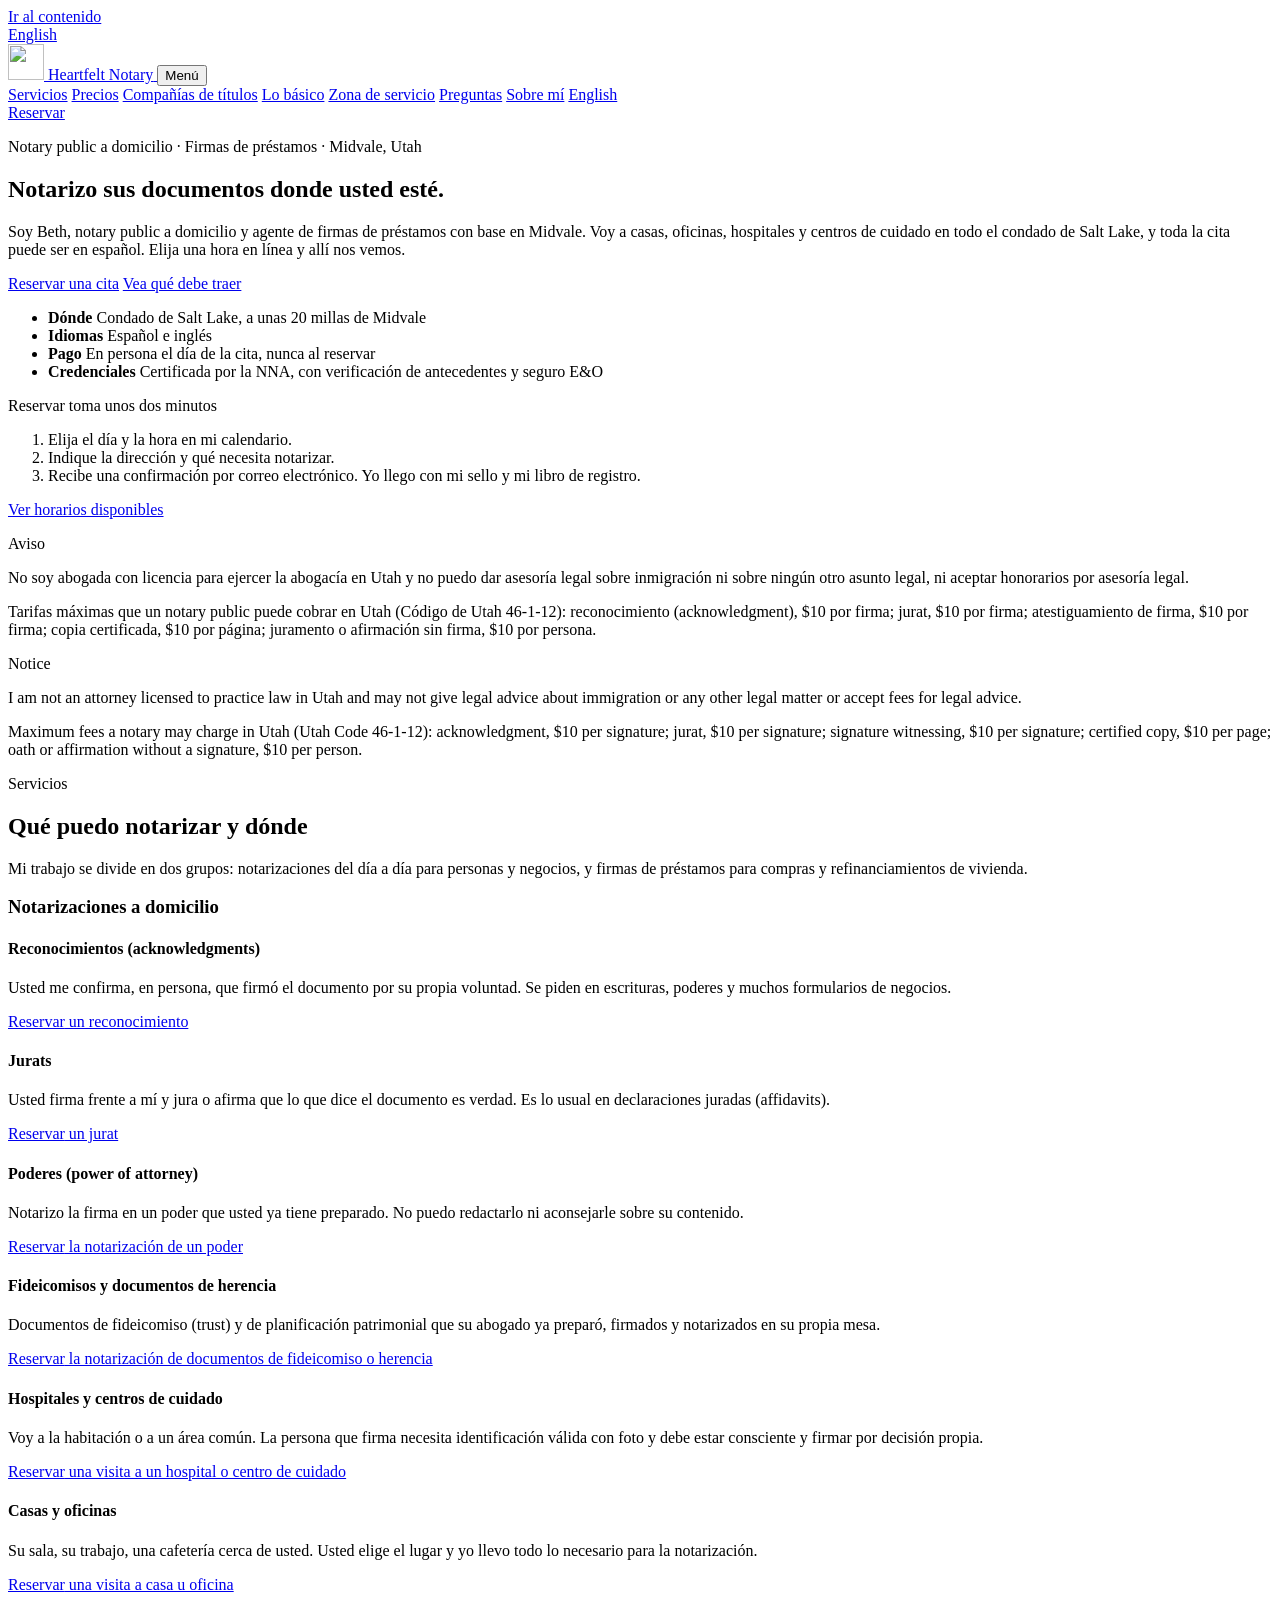
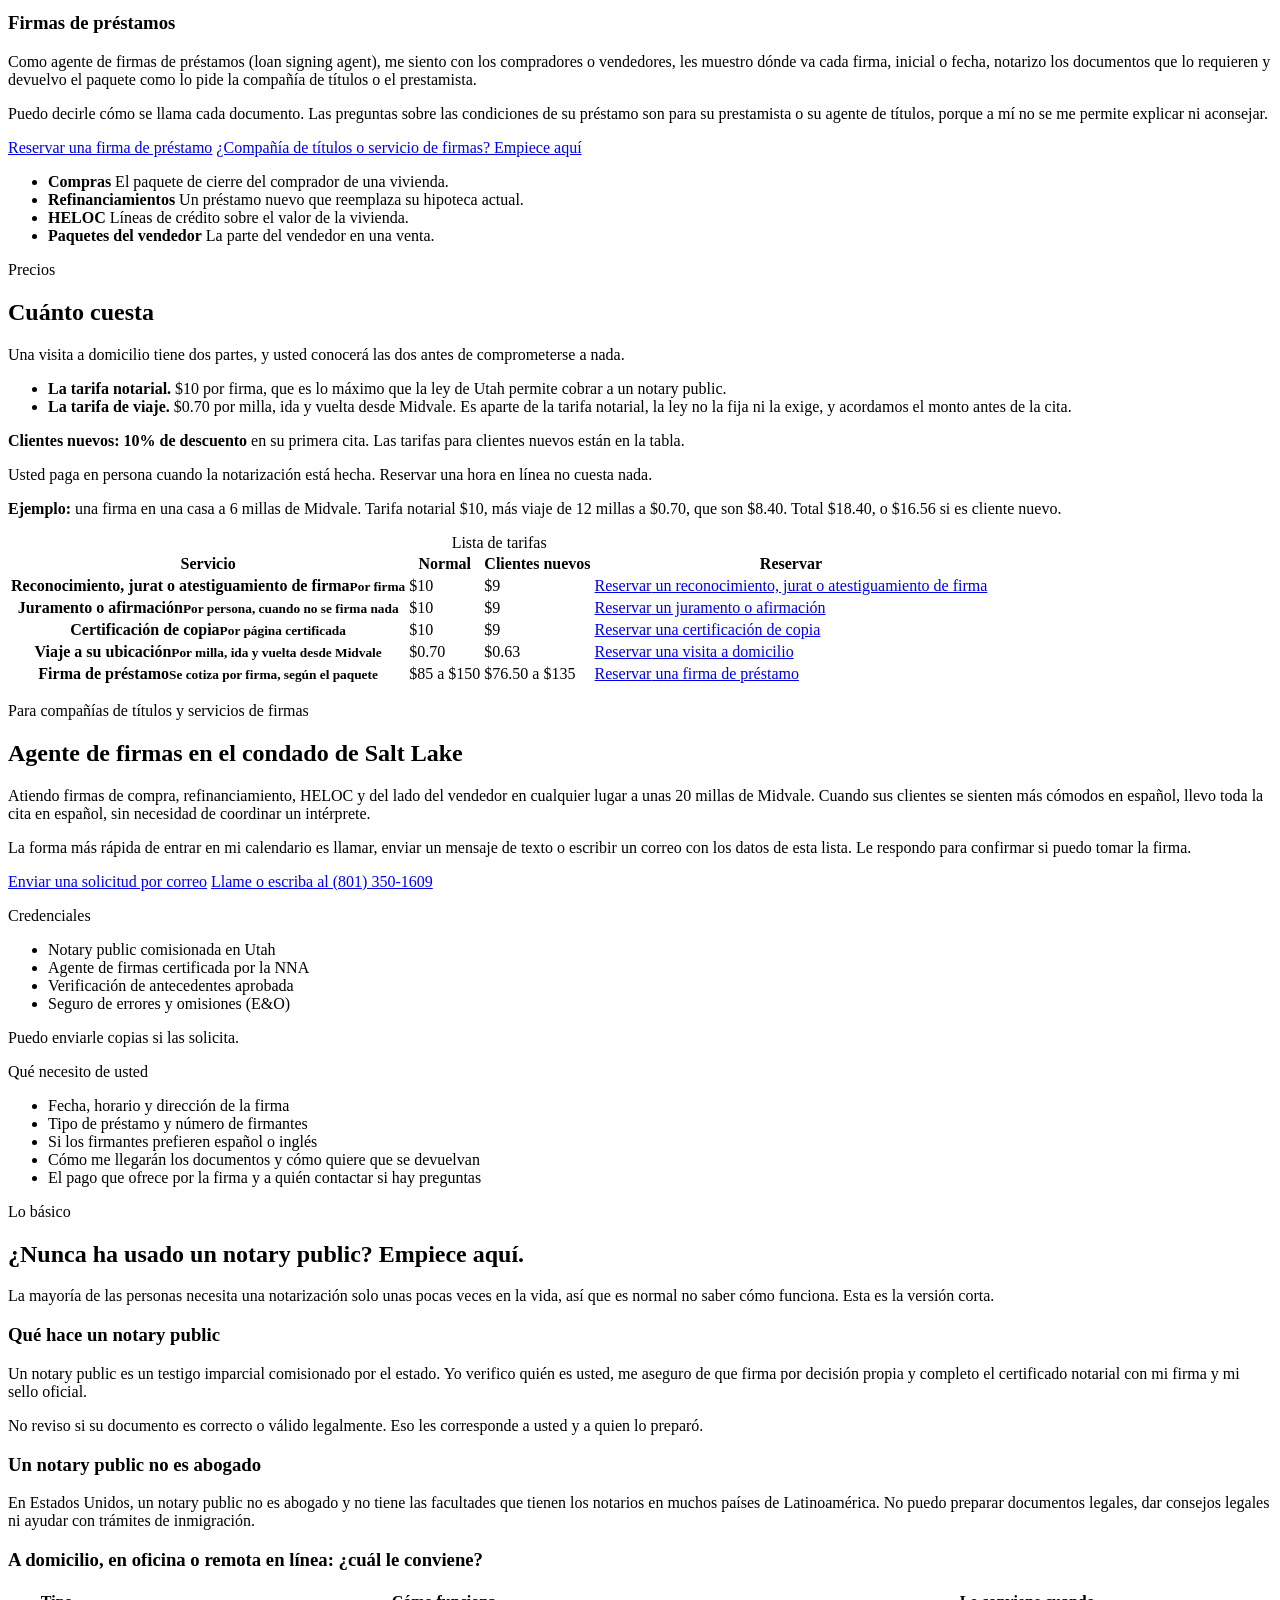
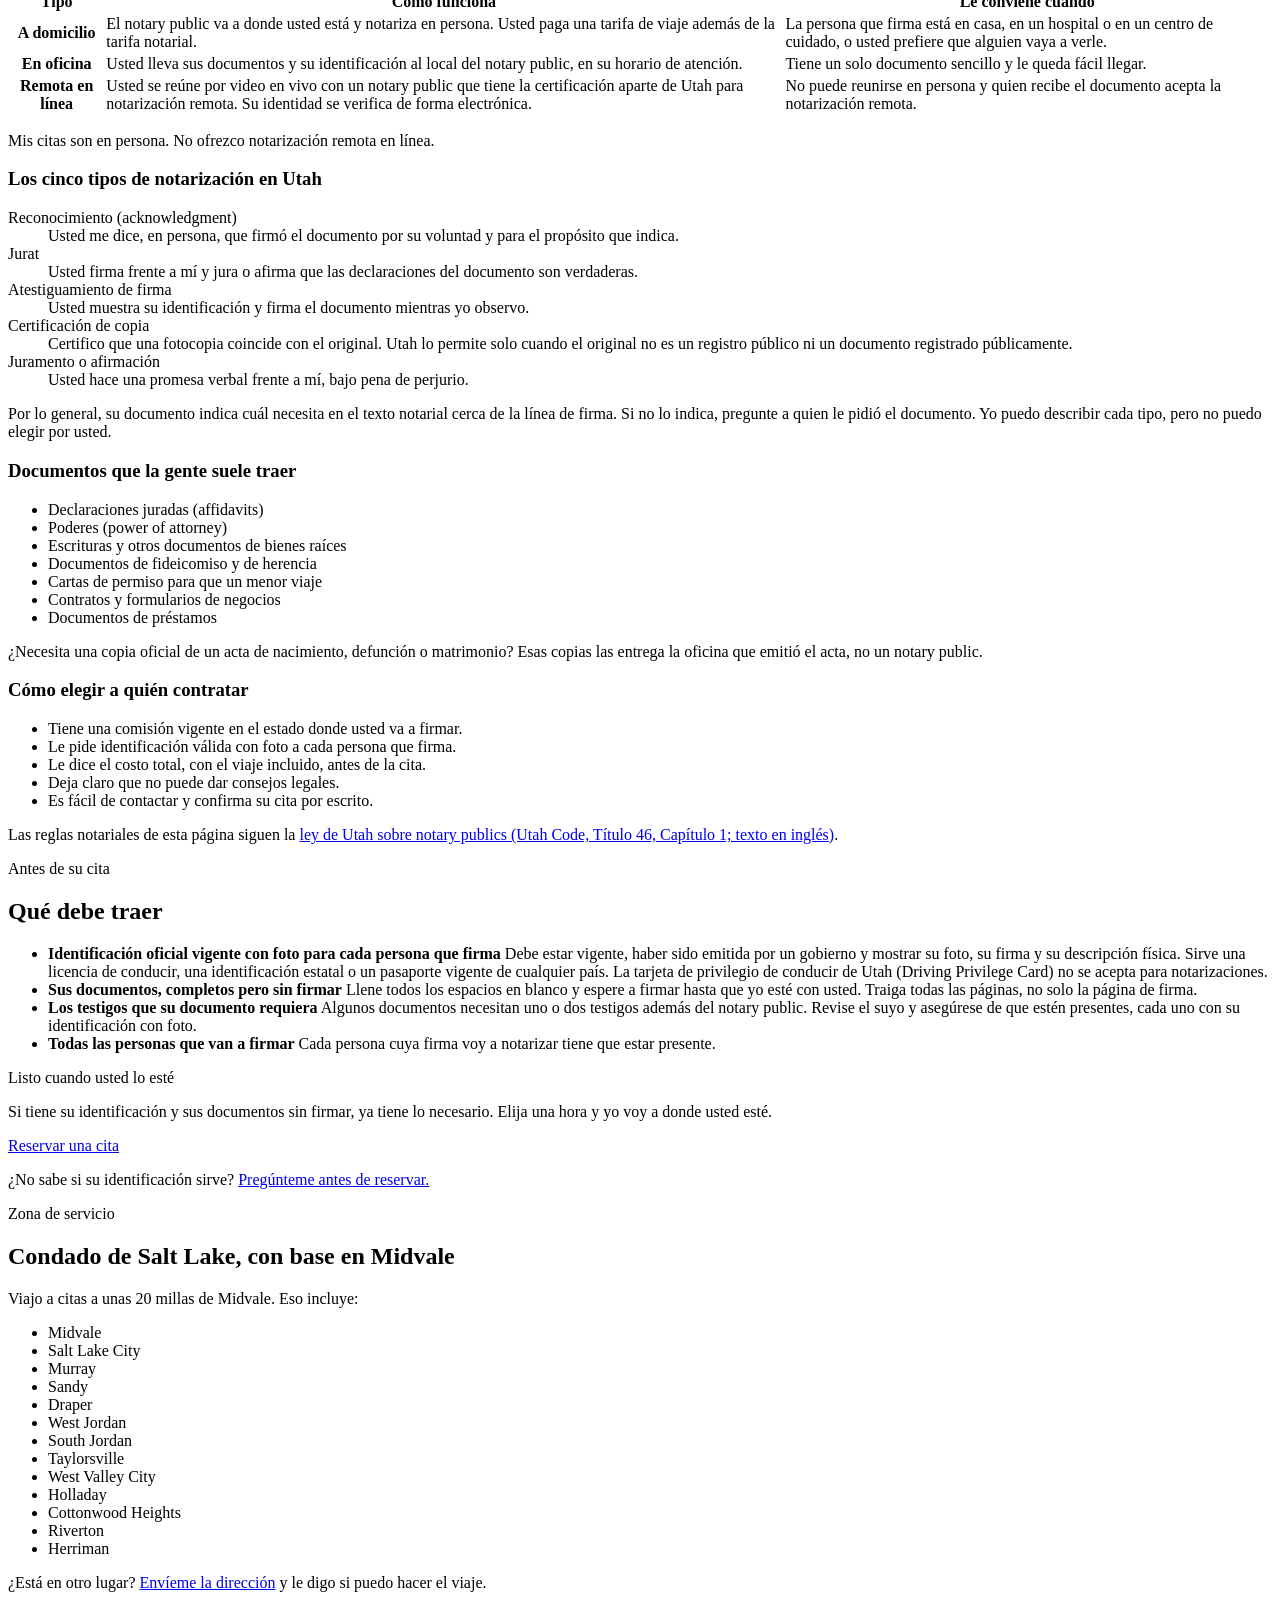
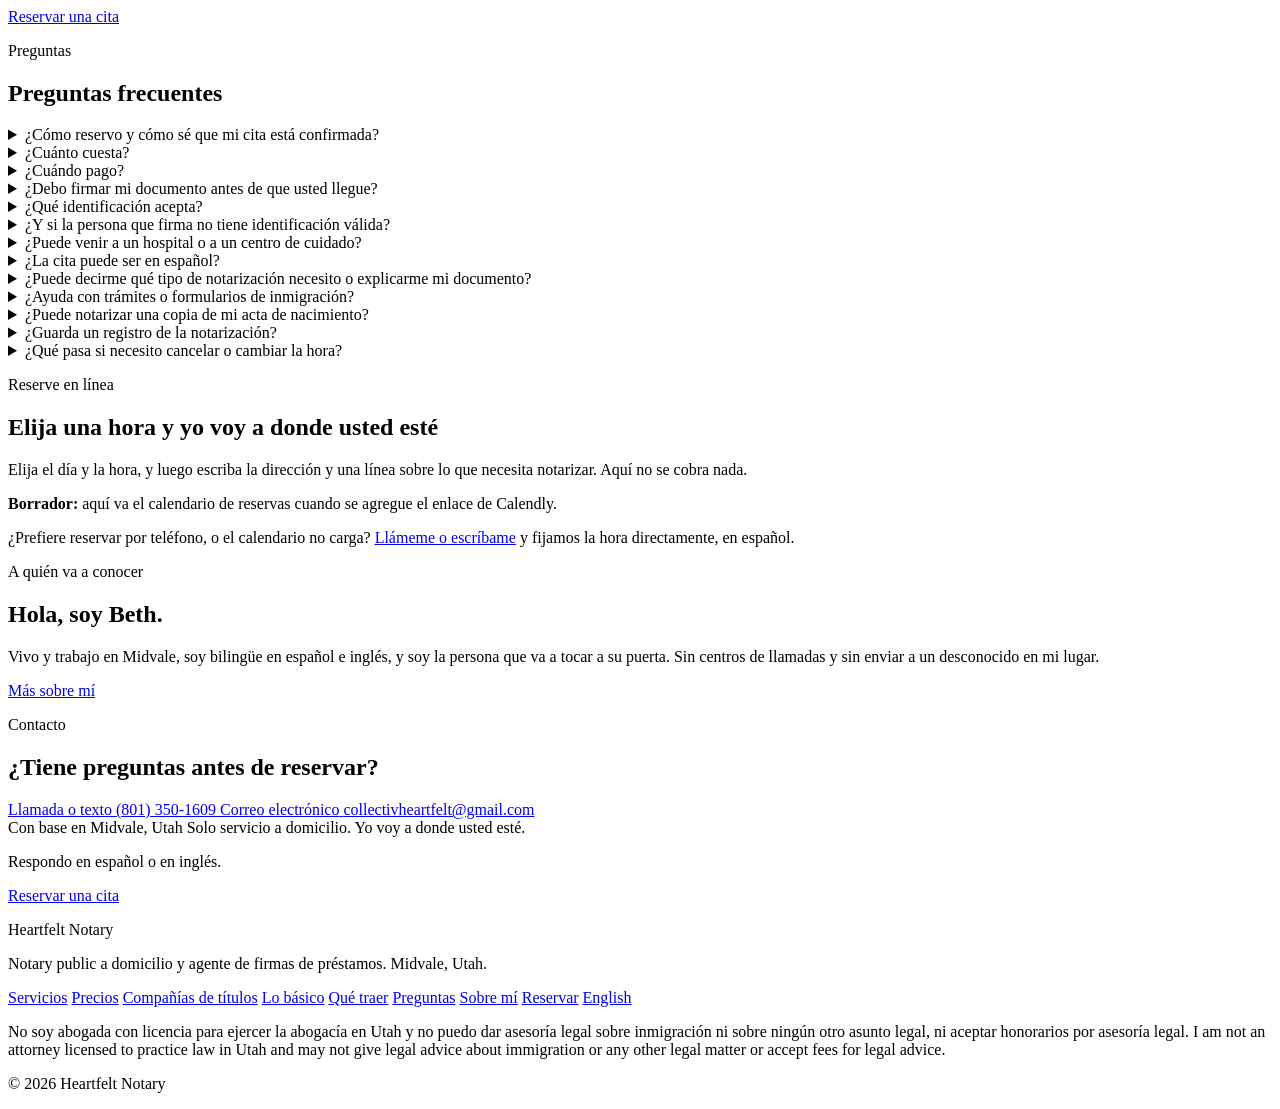
==== site/es/index.html @ 8bd12acd "Add full Spanish version at /es with the bilingual notice Utah requires Site-wide links are now root" ====
<!doctype html>
<html lang="es">
<head>
  <meta charset="utf-8">
  <meta name="viewport" content="width=device-width, initial-scale=1">
  <!-- DRAFT: remove this noindex line at launch -->
  <meta name="robots" content="noindex, nofollow">
  <title>Heartfelt Notary | Notary public a domicilio en Midvale, Utah. Atención en español</title>
  <meta name="description" content="Notary public a domicilio y agente de firmas de préstamos en Midvale, Utah. Voy a casas, oficinas, hospitales y centros de cuidado en el condado de Salt Lake. Atención en español. Reserve en línea.">
  <link rel="icon" href="/favicon.svg" type="image/svg+xml">
  <link rel="preconnect" href="https://fonts.googleapis.com">
  <link rel="preconnect" href="https://fonts.gstatic.com" crossorigin>
  <link href="https://fonts.googleapis.com/css2?family=Inter:wght@400;500;600&family=Source+Serif+4:opsz,wght@8..60,500;8..60,600&display=swap" rel="stylesheet">
  <link rel="stylesheet" href="/styles.css">
</head>
<body>
  <a class="skip" href="#main">Ir al contenido</a>

  <div class="langbar"><div class="langbar__in"><a href="/" lang="en" hreflang="en">English</a></div></div>

  <header class="top" id="top">
    <div class="top__in">
      <a class="brand" href="/es" aria-label="Heartfelt Notary, inicio">
        <img class="brand__mark" src="/favicon.svg" alt="" width="36" height="36">
        <span class="brand__name">Heartfelt Notary</span>
      </a>
      <button class="menu-btn" type="button" aria-expanded="false" aria-controls="nav">Menú</button>
      <nav class="nav" id="nav" aria-label="Principal">
        <a href="#services">Servicios</a>
        <a href="#pricing">Precios</a>
        <a href="#signing-agents">Compañías de títulos</a>
        <a href="#learn">Lo básico</a>
        <a href="#area">Zona de servicio</a>
        <a href="#faq">Preguntas</a>
        <a href="/es/about">Sobre mí</a>
        <a class="nav__lang" href="/" lang="en" hreflang="en">English</a>
      </nav>
      <a class="btn btn--sm" href="#book">Reservar</a>
    </div>
  </header>

  <main id="main">

    <!-- HERO -->
    <section class="hero">
      <div class="wrap hero__grid">
        <div class="hero__text">
          <p class="eyebrow">Notary public a domicilio · Firmas de préstamos · Midvale, Utah</p>
          <h1>Notarizo sus documentos donde usted esté.</h1>
          <p class="lede">Soy Beth, notary public a domicilio y agente de firmas de préstamos con base en Midvale. Voy a casas, oficinas, hospitales y centros de cuidado en todo el condado de Salt Lake, y toda la cita puede ser en español. Elija una hora en línea y allí nos vemos.</p>
          <div class="actions">
            <a class="btn" href="#book">Reservar una cita</a>
            <a class="link" href="#bring">Vea qué debe traer</a>
          </div>
          <ul class="facts" aria-label="En resumen">
            <li><strong>Dónde</strong> Condado de Salt Lake, a unas 20 millas de Midvale</li>
            <li><strong>Idiomas</strong> Español e inglés</li>
            <li><strong>Pago</strong> En persona el día de la cita, nunca al reservar</li>
            <li><strong>Credenciales</strong> Certificada por la NNA, con verificación de antecedentes y seguro E&amp;O</li>
          </ul>
        </div>

        <aside class="hero__card" aria-label="Cómo reservar">
          <p class="hero__card-title">Reservar toma unos dos minutos</p>
          <ol class="steps steps--compact">
            <li><span>Elija el día y la hora en mi calendario.</span></li>
            <li><span>Indique la dirección y qué necesita notarizar.</span></li>
            <li><span>Recibe una confirmación por correo electrónico. Yo llego con mi sello y mi libro de registro.</span></li>
          </ol>
          <a class="btn btn--block" href="#book">Ver horarios disponibles</a>
        </aside>
      </div>
    </section>

    <!-- AVISO LEGAL BILINGÜE (Utah Code 46-1-11) -->
    <aside class="notice" aria-label="Aviso legal">
      <div class="wrap notice__grid">
        <div lang="es">
          <p class="notice__label">Aviso</p>
          <p class="notice__statement">No soy abogada con licencia para ejercer la abogacía en Utah y no puedo dar asesoría legal sobre inmigración ni sobre ningún otro asunto legal, ni aceptar honorarios por asesoría legal.</p>
          <p class="notice__fees">Tarifas máximas que un notary public puede cobrar en Utah (Código de Utah 46-1-12): reconocimiento (acknowledgment), $10 por firma; jurat, $10 por firma; atestiguamiento de firma, $10 por firma; copia certificada, $10 por página; juramento o afirmación sin firma, $10 por persona.</p>
        </div>
        <div lang="en">
          <p class="notice__label">Notice</p>
          <p class="notice__statement">I am not an attorney licensed to practice law in Utah and may not give legal advice about immigration or any other legal matter or accept fees for legal advice.</p>
          <p class="notice__fees">Maximum fees a notary may charge in Utah (Utah Code 46-1-12): acknowledgment, $10 per signature; jurat, $10 per signature; signature witnessing, $10 per signature; certified copy, $10 per page; oath or affirmation without a signature, $10 per person.</p>
        </div>
      </div>
    </aside>

    <!-- SERVICIOS -->
    <section class="section" id="services">
      <div class="wrap">
        <p class="eyebrow">Servicios</p>
        <h2>Qué puedo notarizar y dónde</h2>
        <p class="section__intro">Mi trabajo se divide en dos grupos: notarizaciones del día a día para personas y negocios, y firmas de préstamos para compras y refinanciamientos de vivienda.</p>

        <h3 class="group-title">Notarizaciones a domicilio</h3>
        <div class="cards">
          <article class="card">
            <h4>Reconocimientos (acknowledgments)</h4>
            <p>Usted me confirma, en persona, que firmó el documento por su propia voluntad. Se piden en escrituras, poderes y muchos formularios de negocios.</p>
            <a class="card__cta" href="#book">Reservar<span class="sr"> un reconocimiento</span></a>
          </article>
          <article class="card">
            <h4>Jurats</h4>
            <p>Usted firma frente a mí y jura o afirma que lo que dice el documento es verdad. Es lo usual en declaraciones juradas (affidavits).</p>
            <a class="card__cta" href="#book">Reservar<span class="sr"> un jurat</span></a>
          </article>
          <article class="card">
            <h4>Poderes (power of attorney)</h4>
            <p>Notarizo la firma en un poder que usted ya tiene preparado. No puedo redactarlo ni aconsejarle sobre su contenido.</p>
            <a class="card__cta" href="#book">Reservar<span class="sr"> la notarización de un poder</span></a>
          </article>
          <article class="card">
            <h4>Fideicomisos y documentos de herencia</h4>
            <p>Documentos de fideicomiso (trust) y de planificación patrimonial que su abogado ya preparó, firmados y notarizados en su propia mesa.</p>
            <a class="card__cta" href="#book">Reservar<span class="sr"> la notarización de documentos de fideicomiso o herencia</span></a>
          </article>
          <article class="card">
            <h4>Hospitales y centros de cuidado</h4>
            <p>Voy a la habitación o a un área común. La persona que firma necesita identificación válida con foto y debe estar consciente y firmar por decisión propia.</p>
            <a class="card__cta" href="#book">Reservar<span class="sr"> una visita a un hospital o centro de cuidado</span></a>
          </article>
          <article class="card">
            <h4>Casas y oficinas</h4>
            <p>Su sala, su trabajo, una cafetería cerca de usted. Usted elige el lugar y yo llevo todo lo necesario para la notarización.</p>
            <a class="card__cta" href="#book">Reservar<span class="sr"> una visita a casa u oficina</span></a>
          </article>
        </div>

        <h3 class="group-title">Firmas de préstamos</h3>
        <div class="loan">
          <div class="loan__text">
            <p>Como agente de firmas de préstamos (loan signing agent), me siento con los compradores o vendedores, les muestro dónde va cada firma, inicial o fecha, notarizo los documentos que lo requieren y devuelvo el paquete como lo pide la compañía de títulos o el prestamista.</p>
            <p>Puedo decirle cómo se llama cada documento. Las preguntas sobre las condiciones de su préstamo son para su prestamista o su agente de títulos, porque a mí no se me permite explicar ni aconsejar.</p>
            <a class="btn" href="#book">Reservar una firma de préstamo</a>
            <a class="link" href="#signing-agents">¿Compañía de títulos o servicio de firmas? Empiece aquí</a>
          </div>
          <ul class="loan__list">
            <li><strong>Compras</strong> El paquete de cierre del comprador de una vivienda.</li>
            <li><strong>Refinanciamientos</strong> Un préstamo nuevo que reemplaza su hipoteca actual.</li>
            <li><strong>HELOC</strong> Líneas de crédito sobre el valor de la vivienda.</li>
            <li><strong>Paquetes del vendedor</strong> La parte del vendedor en una venta.</li>
          </ul>
        </div>
      </div>
    </section>

    <!-- PRECIOS -->
    <section class="section section--mist" id="pricing">
      <div class="wrap">
        <p class="eyebrow">Precios</p>
        <h2>Cuánto cuesta</h2>
        <div class="split">
          <div>
            <p>Una visita a domicilio tiene dos partes, y usted conocerá las dos antes de comprometerse a nada.</p>
            <ul class="plain">
              <li><strong>La tarifa notarial.</strong> $10 por firma, que es lo máximo que la ley de Utah permite cobrar a un notary public.</li>
              <li><strong>La tarifa de viaje.</strong> $0.70 por milla, ida y vuelta desde Midvale. Es aparte de la tarifa notarial, la ley no la fija ni la exige, y acordamos el monto antes de la cita.</li>
            </ul>
            <p class="offer"><strong>Clientes nuevos: 10% de descuento</strong> en su primera cita. Las tarifas para clientes nuevos están en la tabla.</p>
            <p>Usted paga en persona cuando la notarización está hecha. Reservar una hora en línea no cuesta nada.</p>
            <p class="note"><strong>Ejemplo:</strong> una firma en una casa a 6 millas de Midvale. Tarifa notarial $10, más viaje de 12 millas a $0.70, que son $8.40. Total $18.40, o $16.56 si es cliente nuevo.</p>
          </div>
          <div class="table-wrap">
            <table class="price">
              <caption class="sr">Lista de tarifas</caption>
              <thead>
                <tr><th scope="col">Servicio</th><th scope="col">Normal</th><th scope="col">Clientes nuevos</th><th scope="col"><span class="sr">Reservar</span></th></tr>
              </thead>
              <tbody>
                <tr>
                  <th scope="row">Reconocimiento, jurat o atestiguamiento de firma<small>Por firma</small></th>
                  <td data-label="Normal">$10</td>
                  <td data-label="Clientes nuevos">$9</td>
                  <td><a class="card__cta" href="#book">Reservar<span class="sr"> un reconocimiento, jurat o atestiguamiento de firma</span></a></td>
                </tr>
                <tr>
                  <th scope="row">Juramento o afirmación<small>Por persona, cuando no se firma nada</small></th>
                  <td data-label="Normal">$10</td>
                  <td data-label="Clientes nuevos">$9</td>
                  <td><a class="card__cta" href="#book">Reservar<span class="sr"> un juramento o afirmación</span></a></td>
                </tr>
                <tr>
                  <th scope="row">Certificación de copia<small>Por página certificada</small></th>
                  <td data-label="Normal">$10</td>
                  <td data-label="Clientes nuevos">$9</td>
                  <td><a class="card__cta" href="#book">Reservar<span class="sr"> una certificación de copia</span></a></td>
                </tr>
                <tr>
                  <th scope="row">Viaje a su ubicación<small>Por milla, ida y vuelta desde Midvale</small></th>
                  <td data-label="Normal">$0.70</td>
                  <td data-label="Clientes nuevos">$0.63</td>
                  <td><a class="card__cta" href="#book">Reservar<span class="sr"> una visita a domicilio</span></a></td>
                </tr>
                <tr>
                  <th scope="row">Firma de préstamo<small>Se cotiza por firma, según el paquete</small></th>
                  <td data-label="Normal">$85 a $150</td>
                  <td data-label="Clientes nuevos">$76.50 a $135</td>
                  <td><a class="card__cta" href="#book">Reservar<span class="sr"> una firma de préstamo</span></a></td>
                </tr>
              </tbody>
            </table>
          </div>
        </div>
      </div>
    </section>

    <!-- COMPAÑÍAS DE TÍTULOS -->
    <section class="section section--ink" id="signing-agents">
      <div class="wrap">
        <p class="eyebrow">Para compañías de títulos y servicios de firmas</p>
        <h2>Agente de firmas en el condado de Salt Lake</h2>
        <div class="split">
          <div>
            <p>Atiendo firmas de compra, refinanciamiento, HELOC y del lado del vendedor en cualquier lugar a unas 20 millas de Midvale. Cuando sus clientes se sienten más cómodos en español, llevo toda la cita en español, sin necesidad de coordinar un intérprete.</p>
            <p>La forma más rápida de entrar en mi calendario es llamar, enviar un mensaje de texto o escribir un correo con los datos de esta lista. Le respondo para confirmar si puedo tomar la firma.</p>
            <div class="actions">
              <a class="btn btn--light" href="mailto:collectivheartfelt@gmail.com?subject=Solicitud%20de%20firma">Enviar una solicitud por correo</a>
              <a class="link link--light" href="tel:+18013501609">Llame o escriba al (801) 350-1609</a>
            </div>
          </div>
          <div class="panel">
            <p class="panel__title">Credenciales</p>
            <ul class="check">
              <li>Notary public comisionada en Utah</li>
              <li>Agente de firmas certificada por la NNA</li>
              <li>Verificación de antecedentes aprobada</li>
              <li>Seguro de errores y omisiones (E&amp;O)</li>
            </ul>
            <p class="panel__small">Puedo enviarle copias si las solicita.</p>
            <p class="panel__title panel__title--second">Qué necesito de usted</p>
            <ul class="check">
              <li>Fecha, horario y dirección de la firma</li>
              <li>Tipo de préstamo y número de firmantes</li>
              <li>Si los firmantes prefieren español o inglés</li>
              <li>Cómo me llegarán los documentos y cómo quiere que se devuelvan</li>
              <li>El pago que ofrece por la firma y a quién contactar si hay preguntas</li>
            </ul>
          </div>
        </div>
      </div>
    </section>

    <!-- LO BÁSICO -->
    <section class="section" id="learn">
      <div class="wrap">
        <p class="eyebrow">Lo básico</p>
        <h2>¿Nunca ha usado un notary public? Empiece aquí.</h2>
        <p class="section__intro">La mayoría de las personas necesita una notarización solo unas pocas veces en la vida, así que es normal no saber cómo funciona. Esta es la versión corta.</p>

        <div class="learn">
          <article class="learn__item">
            <h3>Qué hace un notary public</h3>
            <p>Un notary public es un testigo imparcial comisionado por el estado. Yo verifico quién es usted, me aseguro de que firma por decisión propia y completo el certificado notarial con mi firma y mi sello oficial.</p>
            <p>No reviso si su documento es correcto o válido legalmente. Eso les corresponde a usted y a quien lo preparó.</p>
          </article>

          <article class="learn__item">
            <h3>Un notary public no es abogado</h3>
            <p>En Estados Unidos, un notary public no es abogado y no tiene las facultades que tienen los notarios en muchos países de Latinoamérica. No puedo preparar documentos legales, dar consejos legales ni ayudar con trámites de inmigración.</p>
          </article>

          <article class="learn__item learn__item--wide">
            <h3>A domicilio, en oficina o remota en línea: ¿cuál le conviene?</h3>
            <div class="table-wrap">
              <table class="compare">
                <thead>
                  <tr><th scope="col"><span class="sr">Tipo</span></th><th scope="col">Cómo funciona</th><th scope="col">Le conviene cuando</th></tr>
                </thead>
                <tbody>
                  <tr>
                    <th scope="row">A domicilio</th>
                    <td data-label="Cómo funciona">El notary public va a donde usted está y notariza en persona. Usted paga una tarifa de viaje además de la tarifa notarial.</td>
                    <td data-label="Le conviene cuando">La persona que firma está en casa, en un hospital o en un centro de cuidado, o usted prefiere que alguien vaya a verle.</td>
                  </tr>
                  <tr>
                    <th scope="row">En oficina</th>
                    <td data-label="Cómo funciona">Usted lleva sus documentos y su identificación al local del notary public, en su horario de atención.</td>
                    <td data-label="Le conviene cuando">Tiene un solo documento sencillo y le queda fácil llegar.</td>
                  </tr>
                  <tr>
                    <th scope="row">Remota en línea</th>
                    <td data-label="Cómo funciona">Usted se reúne por video en vivo con un notary public que tiene la certificación aparte de Utah para notarización remota. Su identidad se verifica de forma electrónica.</td>
                    <td data-label="Le conviene cuando">No puede reunirse en persona y quien recibe el documento acepta la notarización remota.</td>
                  </tr>
                </tbody>
              </table>
            </div>
            <p class="note">Mis citas son en persona. No ofrezco notarización remota en línea.</p>
          </article>

          <article class="learn__item learn__item--wide">
            <h3>Los cinco tipos de notarización en Utah</h3>
            <dl class="acts">
              <div><dt>Reconocimiento (acknowledgment)</dt><dd>Usted me dice, en persona, que firmó el documento por su voluntad y para el propósito que indica.</dd></div>
              <div><dt>Jurat</dt><dd>Usted firma frente a mí y jura o afirma que las declaraciones del documento son verdaderas.</dd></div>
              <div><dt>Atestiguamiento de firma</dt><dd>Usted muestra su identificación y firma el documento mientras yo observo.</dd></div>
              <div><dt>Certificación de copia</dt><dd>Certifico que una fotocopia coincide con el original. Utah lo permite solo cuando el original no es un registro público ni un documento registrado públicamente.</dd></div>
              <div><dt>Juramento o afirmación</dt><dd>Usted hace una promesa verbal frente a mí, bajo pena de perjurio.</dd></div>
            </dl>
            <p class="note">Por lo general, su documento indica cuál necesita en el texto notarial cerca de la línea de firma. Si no lo indica, pregunte a quien le pidió el documento. Yo puedo describir cada tipo, pero no puedo elegir por usted.</p>
          </article>

          <article class="learn__item">
            <h3>Documentos que la gente suele traer</h3>
            <ul class="plain plain--tight">
              <li>Declaraciones juradas (affidavits)</li>
              <li>Poderes (power of attorney)</li>
              <li>Escrituras y otros documentos de bienes raíces</li>
              <li>Documentos de fideicomiso y de herencia</li>
              <li>Cartas de permiso para que un menor viaje</li>
              <li>Contratos y formularios de negocios</li>
              <li>Documentos de préstamos</li>
            </ul>
            <p>¿Necesita una copia oficial de un acta de nacimiento, defunción o matrimonio? Esas copias las entrega la oficina que emitió el acta, no un notary public.</p>
          </article>

          <article class="learn__item">
            <h3>Cómo elegir a quién contratar</h3>
            <ul class="plain plain--tight">
              <li>Tiene una comisión vigente en el estado donde usted va a firmar.</li>
              <li>Le pide identificación válida con foto a cada persona que firma.</li>
              <li>Le dice el costo total, con el viaje incluido, antes de la cita.</li>
              <li>Deja claro que no puede dar consejos legales.</li>
              <li>Es fácil de contactar y confirma su cita por escrito.</li>
            </ul>
          </article>
        </div>

        <p class="source">Las reglas notariales de esta página siguen la <a href="https://le.utah.gov/xcode/Title46/Chapter1/46-1.html" rel="noopener" hreflang="en">ley de Utah sobre notary publics (Utah Code, Título 46, Capítulo 1; texto en inglés)</a>.</p>
      </div>
    </section>

    <!-- QUÉ TRAER -->
    <section class="section section--mist" id="bring">
      <div class="wrap">
        <p class="eyebrow">Antes de su cita</p>
        <h2>Qué debe traer</h2>
        <div class="split">
          <ul class="checklist">
            <li>
              <strong>Identificación oficial vigente con foto para cada persona que firma</strong>
              <span>Debe estar vigente, haber sido emitida por un gobierno y mostrar su foto, su firma y su descripción física. Sirve una licencia de conducir, una identificación estatal o un pasaporte vigente de cualquier país. La tarjeta de privilegio de conducir de Utah (Driving Privilege Card) no se acepta para notarizaciones.</span>
            </li>
            <li>
              <strong>Sus documentos, completos pero sin firmar</strong>
              <span>Llene todos los espacios en blanco y espere a firmar hasta que yo esté con usted. Traiga todas las páginas, no solo la página de firma.</span>
            </li>
            <li>
              <strong>Los testigos que su documento requiera</strong>
              <span>Algunos documentos necesitan uno o dos testigos además del notary public. Revise el suyo y asegúrese de que estén presentes, cada uno con su identificación con foto.</span>
            </li>
            <li>
              <strong>Todas las personas que van a firmar</strong>
              <span>Cada persona cuya firma voy a notarizar tiene que estar presente.</span>
            </li>
          </ul>
          <div class="panel panel--plain">
            <p class="panel__title">Listo cuando usted lo esté</p>
            <p>Si tiene su identificación y sus documentos sin firmar, ya tiene lo necesario. Elija una hora y yo voy a donde usted esté.</p>
            <a class="btn btn--block" href="#book">Reservar una cita</a>
            <p class="panel__small">¿No sabe si su identificación sirve? <a href="#contact">Pregúnteme antes de reservar.</a></p>
          </div>
        </div>
      </div>
    </section>

    <!-- ZONA DE SERVICIO -->
    <section class="section" id="area">
      <div class="wrap">
        <p class="eyebrow">Zona de servicio</p>
        <h2>Condado de Salt Lake, con base en Midvale</h2>
        <p class="section__intro">Viajo a citas a unas 20 millas de Midvale. Eso incluye:</p>
        <ul class="chips">
          <li>Midvale</li>
          <li>Salt Lake City</li>
          <li>Murray</li>
          <li>Sandy</li>
          <li>Draper</li>
          <li>West Jordan</li>
          <li>South Jordan</li>
          <li>Taylorsville</li>
          <li>West Valley City</li>
          <li>Holladay</li>
          <li>Cottonwood Heights</li>
          <li>Riverton</li>
          <li>Herriman</li>
        </ul>
        <p class="area__ask">¿Está en otro lugar? <a href="#contact">Envíeme la dirección</a> y le digo si puedo hacer el viaje.</p>
        <a class="btn" href="#book">Reservar una cita</a>
      </div>
    </section>

    <!-- PREGUNTAS -->
    <section class="section section--mist" id="faq">
      <div class="wrap wrap--narrow">
        <p class="eyebrow">Preguntas</p>
        <h2>Preguntas frecuentes</h2>

        <div class="faq">
          <details>
            <summary>¿Cómo reservo y cómo sé que mi cita está confirmada?</summary>
            <p>Elija una hora en el calendario de esta página y escriba la dirección y qué necesita notarizar. Recibirá una confirmación por correo electrónico con la fecha y la hora. Si tengo alguna pregunta sobre sus documentos, me comunico con usted antes de la cita.</p>
          </details>
          <details>
            <summary>¿Cuánto cuesta?</summary>
            <p>$10 por firma por la notarización, más una tarifa de viaje de $0.70 por milla, ida y vuelta desde Midvale, que acordamos antes de la cita. Los clientes nuevos reciben 10% de descuento en su primera cita. La lista completa está en <a href="#pricing">Precios</a>.</p>
          </details>
          <details>
            <summary>¿Cuándo pago?</summary>
            <p>En persona, cuando la notarización está hecha. No se cobra nada al reservar en línea.</p>
          </details>
          <details>
            <summary>¿Debo firmar mi documento antes de que usted llegue?</summary>
            <p>No. Espere a que yo esté con usted. Algunas notarizaciones exigen que yo le vea firmar, y esperar lo hace más sencillo en todos los casos.</p>
          </details>
          <details>
            <summary>¿Qué identificación acepta?</summary>
            <p>Una identificación vigente emitida por un gobierno que incluya su foto, su firma y su descripción física, como una licencia de conducir o una identificación estatal, o un pasaporte vigente de cualquier país. La ley de Utah no permite usar la tarjeta de privilegio de conducir (Driving Privilege Card) para una notarización.</p>
          </details>
          <details>
            <summary>¿Y si la persona que firma no tiene identificación válida?</summary>
            <p>En algunos casos, la ley de Utah permite identificar a la persona por medio de un testigo creíble. <a href="#contact">Comuníquese conmigo</a> antes de reservar para ver si eso aplica en su caso.</p>
          </details>
          <details>
            <summary>¿Puede venir a un hospital o a un centro de cuidado?</summary>
            <p>Sí. La persona que firma necesita una identificación aceptable con foto y debe estar consciente, poder comunicarse conmigo directamente y firmar por decisión propia. Si ese día hay dudas sobre algo de esto, no puedo completar la notarización, y podemos intentarlo en otro momento.</p>
          </details>
          <details>
            <summary>¿La cita puede ser en español?</summary>
            <p>Sí, de principio a fin. Hablo español con fluidez.</p>
          </details>
          <details>
            <summary>¿Puede decirme qué tipo de notarización necesito o explicarme mi documento?</summary>
            <p>No. No soy abogada, así que no puedo dar consejos legales, explicar lo que significa un documento ni elegir el tipo de notarización. La agencia o la persona que le pidió el documento puede decirle qué necesita.</p>
          </details>
          <details>
            <summary>¿Ayuda con trámites o formularios de inmigración?</summary>
            <p>No. No lleno formularios de inmigración ni doy consejos sobre inmigración. Para eso, consulte con un abogado de inmigración o con un representante acreditado.</p>
          </details>
          <details>
            <summary>¿Puede notarizar una copia de mi acta de nacimiento?</summary>
            <p>No. Para una copia oficial de un acta de nacimiento, defunción o matrimonio, comuníquese con la oficina que la emitió.</p>
          </details>
          <details>
            <summary>¿Guarda un registro de la notarización?</summary>
            <p>Sí. Anoto cada notarización en mi libro de registro notarial, con su nombre, su firma y la identificación que me mostró.</p>
          </details>
          <details>
            <summary>¿Qué pasa si necesito cancelar o cambiar la hora?</summary>
            <p>El correo de confirmación trae enlaces para cancelar o cambiar la cita. También puede llamarme o enviarme un mensaje de texto.</p>
          </details>
        </div>
      </div>
    </section>

    <!-- RESERVAR -->
    <section class="section" id="book">
      <div class="wrap">
        <p class="eyebrow">Reserve en línea</p>
        <h2>Elija una hora y yo voy a donde usted esté</h2>
        <p class="section__intro">Elija el día y la hora, y luego escriba la dirección y una línea sobre lo que necesita notarizar. Aquí no se cobra nada.</p>

        <div class="booking" data-calendly-url="__CALENDLY_URL__">
          <div class="booking__draft">
            <p><strong>Borrador:</strong> aquí va el calendario de reservas cuando se agregue el enlace de Calendly.</p>
          </div>
        </div>
        <p class="booking__alt">¿Prefiere reservar por teléfono, o el calendario no carga? <a href="#contact">Llámeme o escríbame</a> y fijamos la hora directamente, en español.</p>
      </div>
    </section>

    <!-- SOBRE MÍ -->
    <section class="section section--mist">
      <div class="wrap wrap--narrow about-teaser">
        <p class="eyebrow">A quién va a conocer</p>
        <h2>Hola, soy Beth.</h2>
        <p>Vivo y trabajo en Midvale, soy bilingüe en español e inglés, y soy la persona que va a tocar a su puerta. Sin centros de llamadas y sin enviar a un desconocido en mi lugar.</p>
        <a class="link" href="/es/about">Más sobre mí</a>
      </div>
    </section>

    <!-- CONTACTO -->
    <section class="section" id="contact">
      <div class="wrap">
        <p class="eyebrow">Contacto</p>
        <h2>¿Tiene preguntas antes de reservar?</h2>
        <div class="contact">
          <a class="contact__item" href="tel:+18013501609">
            <span class="contact__label">Llamada o texto</span>
            <span class="contact__value">(801) 350-1609</span>
          </a>
          <a class="contact__item" href="mailto:collectivheartfelt@gmail.com">
            <span class="contact__label">Correo electrónico</span>
            <span class="contact__value">collectivheartfelt@gmail.com</span>
          </a>
          <div class="contact__item">
            <span class="contact__label">Con base en</span>
            <span class="contact__value">Midvale, Utah</span>
            <span class="contact__sub">Solo servicio a domicilio. Yo voy a donde usted esté.</span>
          </div>
        </div>
        <p class="contact__lang">Respondo en español o en inglés.</p>
        <a class="btn" href="#book">Reservar una cita</a>
      </div>
    </section>
  </main>

  <footer class="foot">
    <div class="wrap foot__in">
      <div>
        <p class="foot__name">Heartfelt Notary</p>
        <p>Notary public a domicilio y agente de firmas de préstamos. Midvale, Utah.</p>
      </div>
      <nav class="foot__nav" aria-label="Pie de página">
        <a href="#services">Servicios</a>
        <a href="#pricing">Precios</a>
        <a href="#signing-agents">Compañías de títulos</a>
        <a href="#learn">Lo básico</a>
        <a href="#bring">Qué traer</a>
        <a href="#faq">Preguntas</a>
        <a href="/es/about">Sobre mí</a>
        <a href="#book">Reservar</a>
        <a href="/" lang="en" hreflang="en">English</a>
      </nav>
      <p class="foot__legal">No soy abogada con licencia para ejercer la abogacía en Utah y no puedo dar asesoría legal sobre inmigración ni sobre ningún otro asunto legal, ni aceptar honorarios por asesoría legal. <span lang="en">I am not an attorney licensed to practice law in Utah and may not give legal advice about immigration or any other legal matter or accept fees for legal advice.</span></p>
      <p class="foot__copy">© <span data-year>2026</span> Heartfelt Notary</p>
    </div>
  </footer>

  <script src="/site.js" defer></script>
</body>
</html>
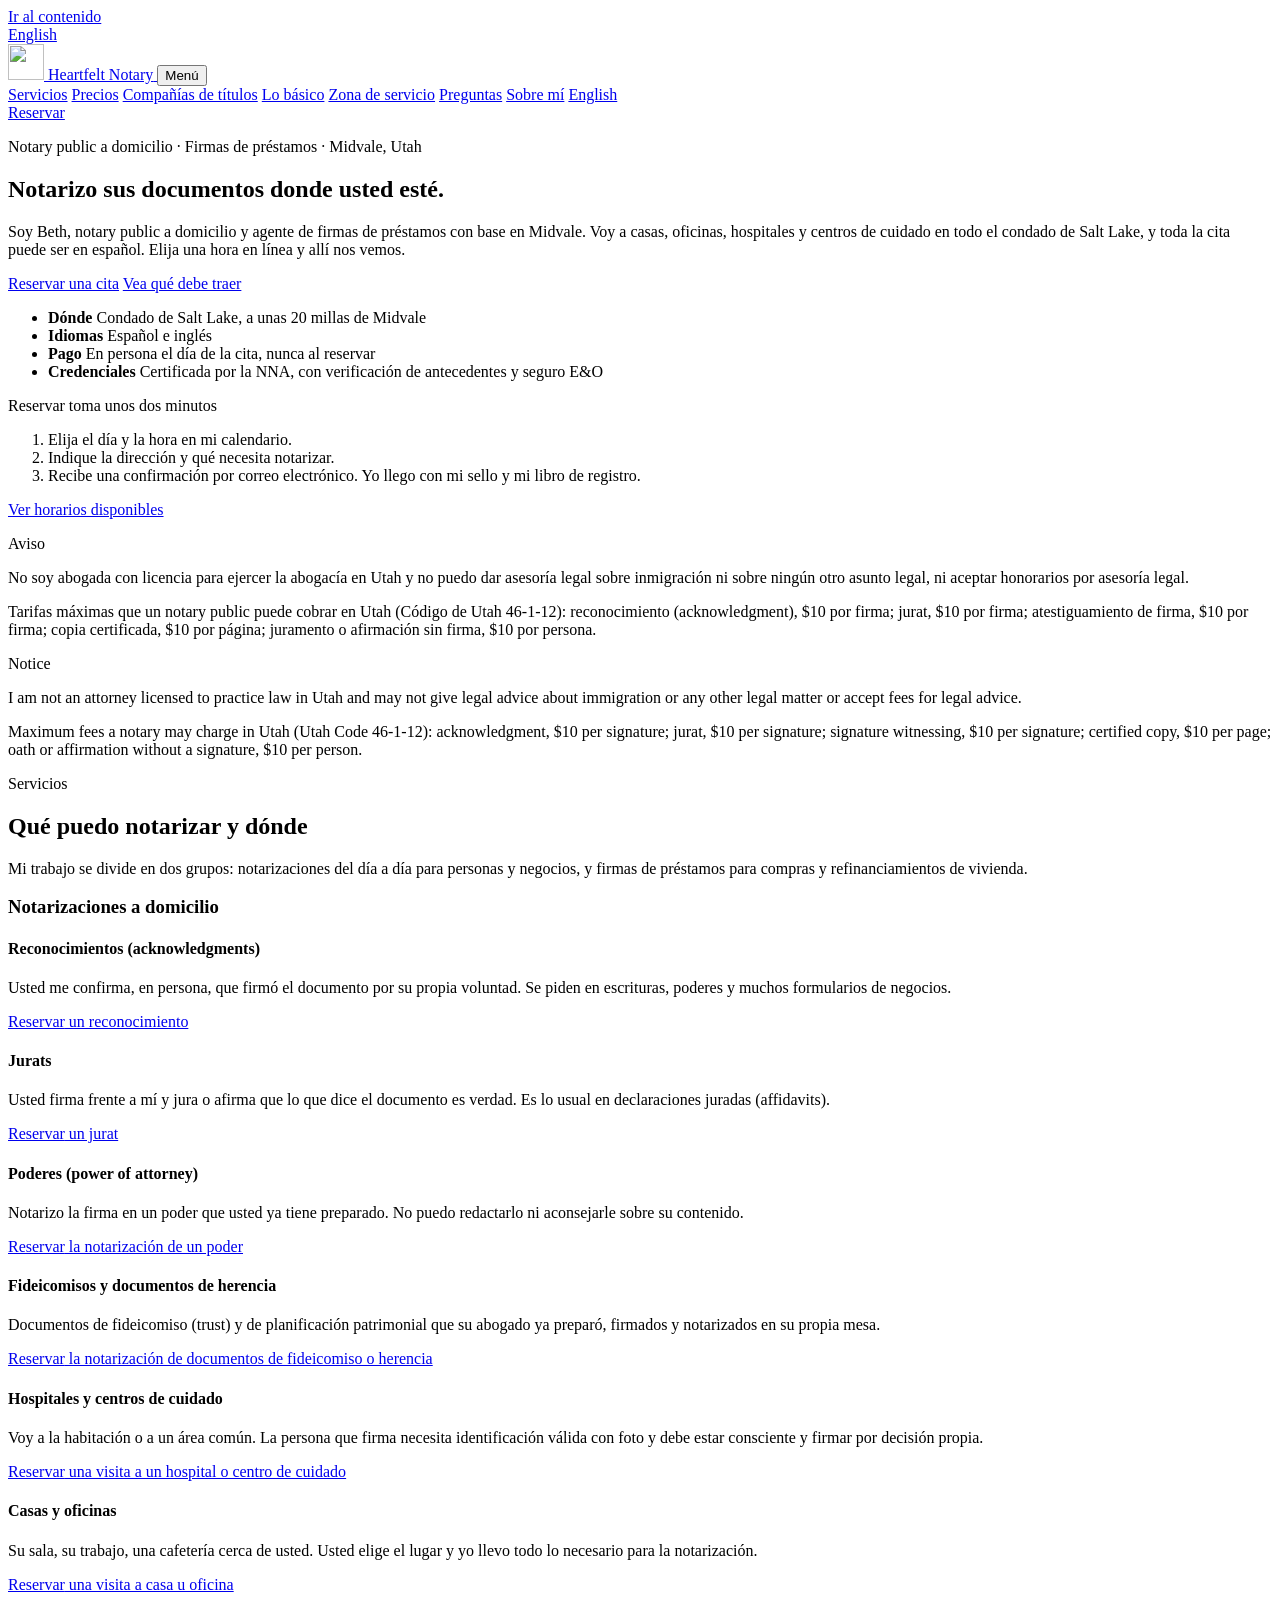
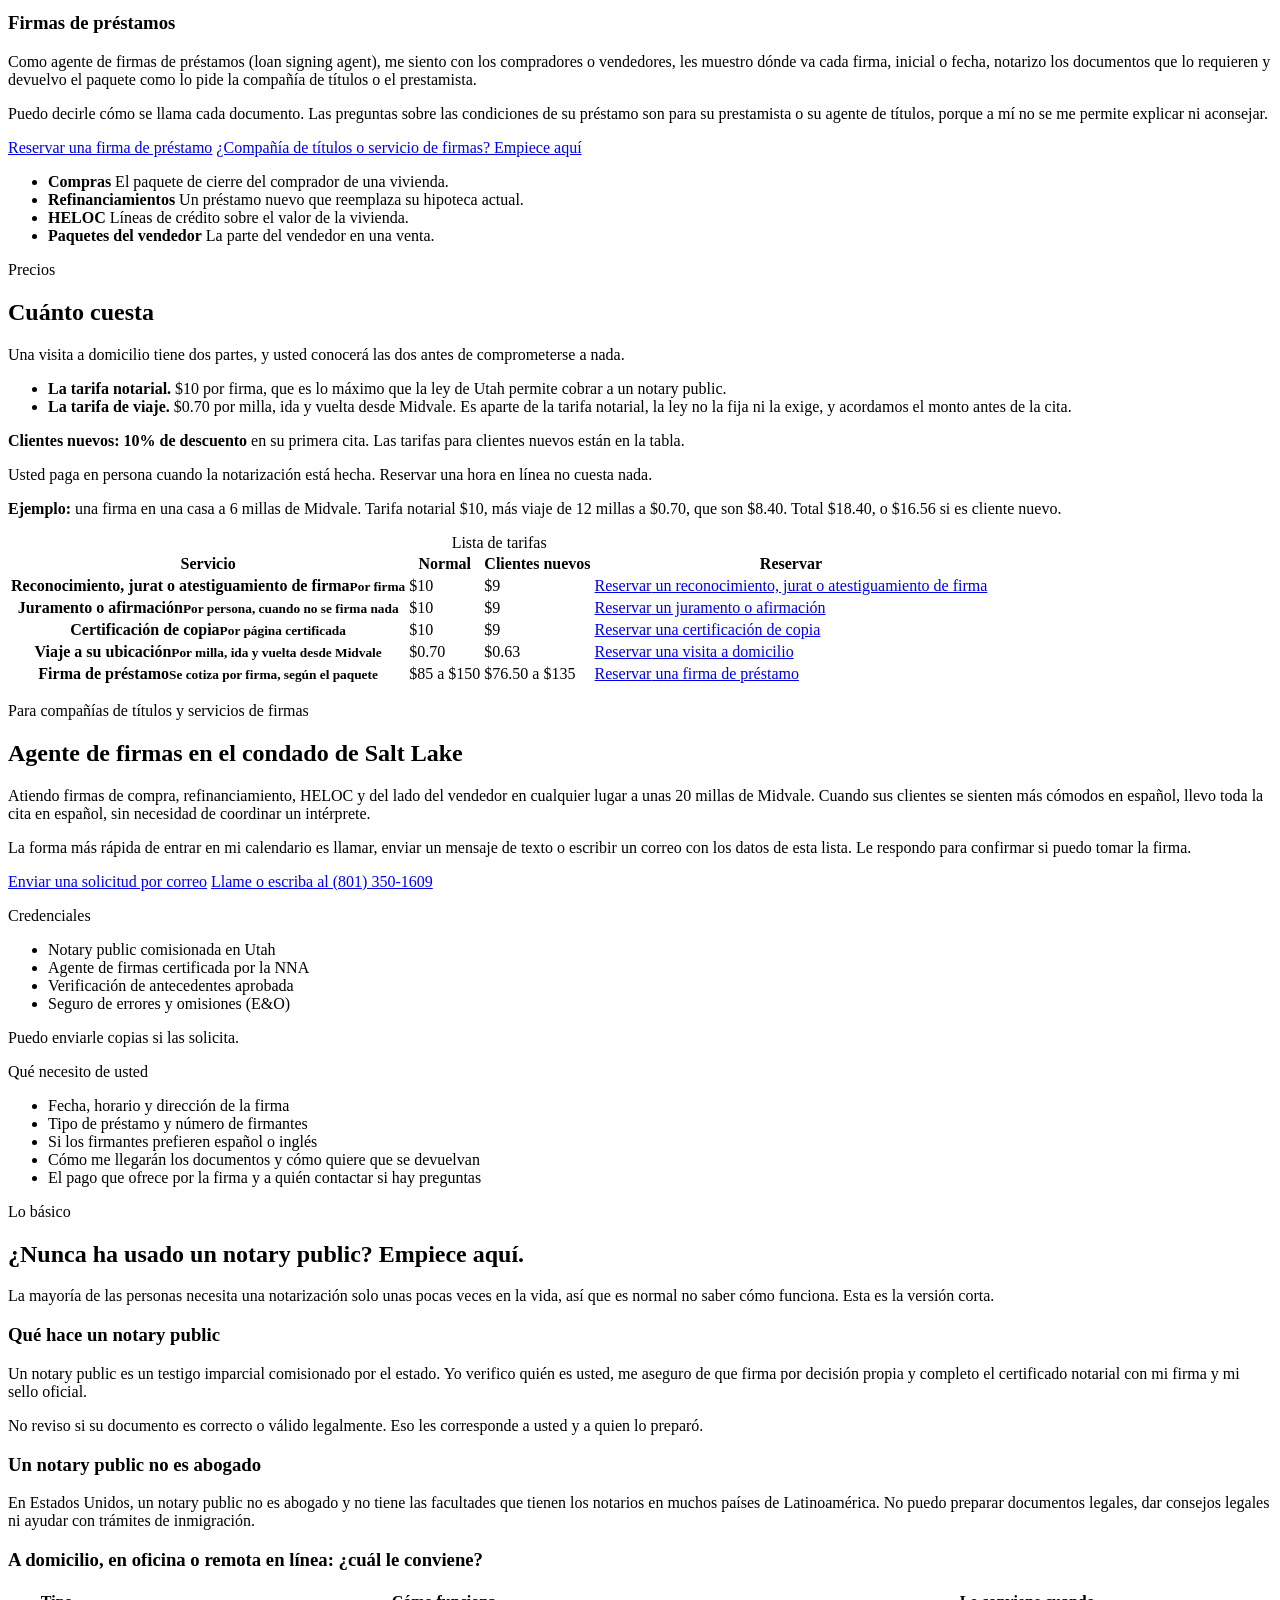
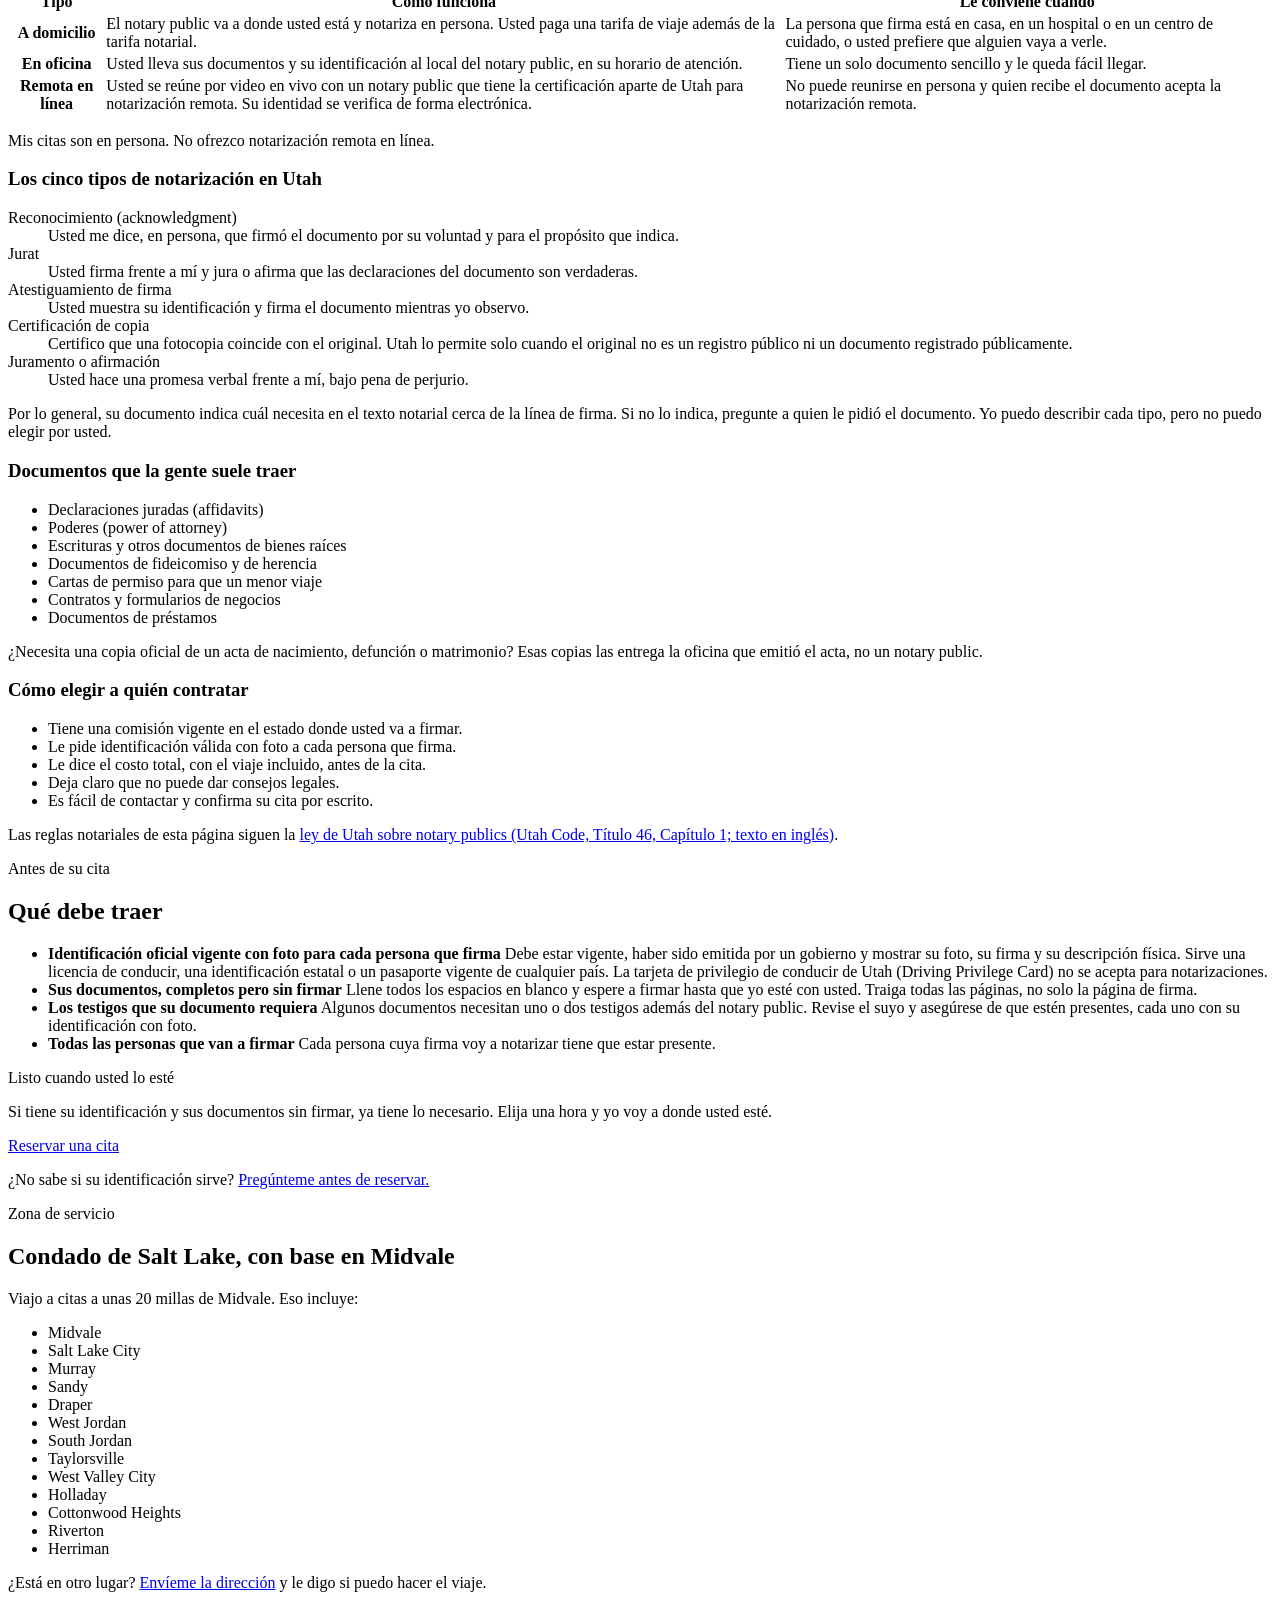
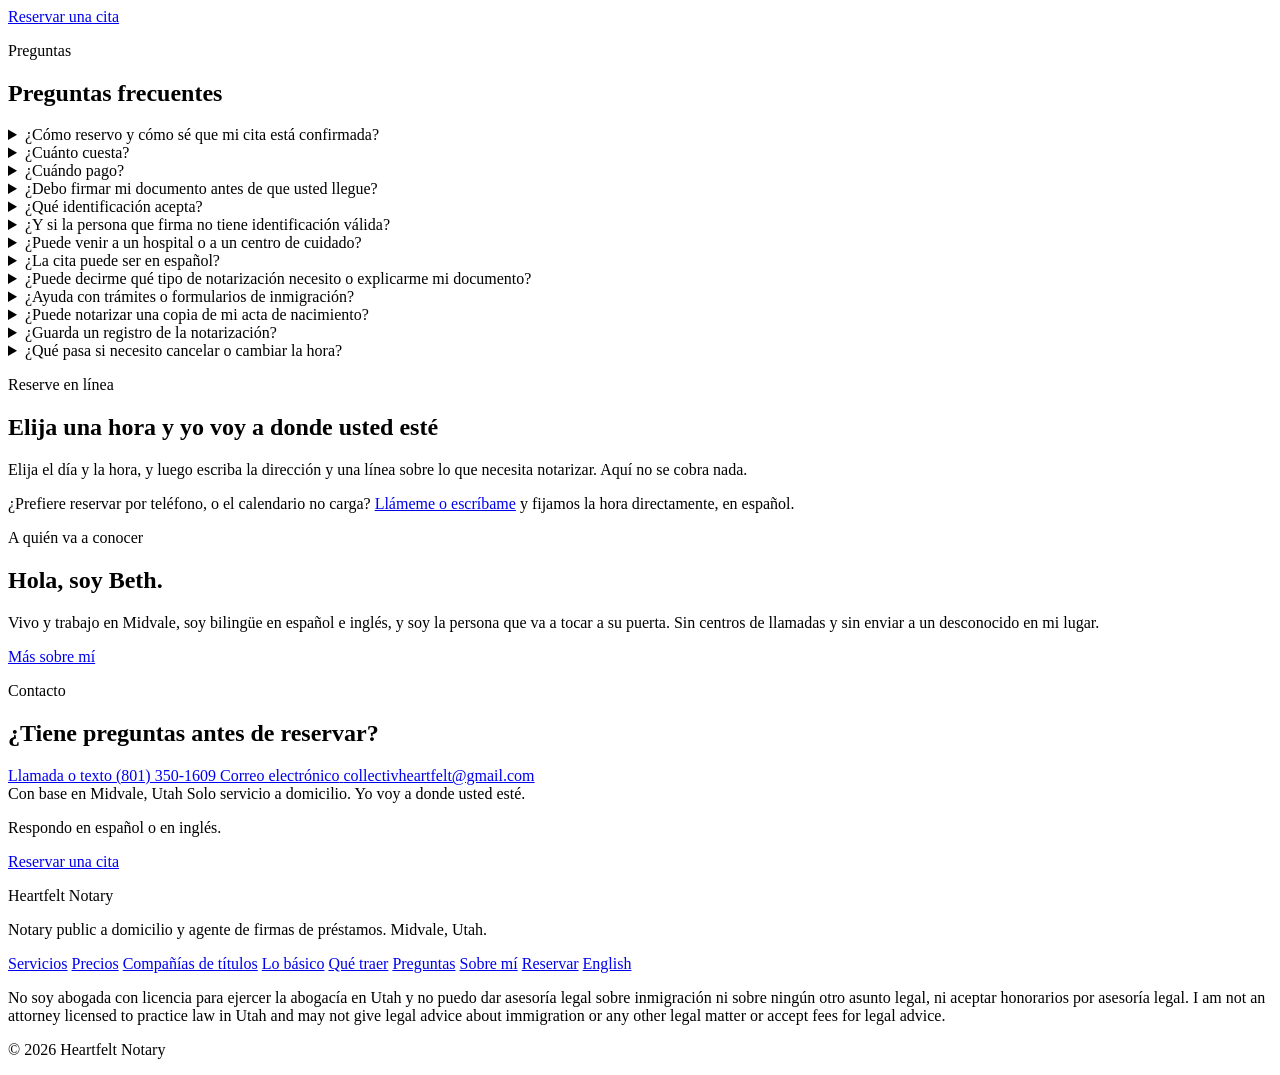
==== commit 1d0b67de: "Connect the Calendly booking calendar on the English and Spanish pages Co-Authored-By: Claude Fable " ====
--- a/site/es/index.html
+++ b/site/es/index.html
@@ -463,10 +463,8 @@
         <h2>Elija una hora y yo voy a donde usted esté</h2>
         <p class="section__intro">Elija el día y la hora, y luego escriba la dirección y una línea sobre lo que necesita notarizar. Aquí no se cobra nada.</p>
 
-        <div class="booking" data-calendly-url="__CALENDLY_URL__">
-          <div class="booking__draft">
-            <p><strong>Borrador:</strong> aquí va el calendario de reservas cuando se agregue el enlace de Calendly.</p>
-          </div>
+        <div class="booking" data-calendly-url="https://calendly.com/collectivheartfelt/mobile-notary">
+          <noscript><p class="booking__noscript"><a href="https://calendly.com/collectivheartfelt/mobile-notary">Abrir el calendario de reservas</a></p></noscript>
         </div>
         <p class="booking__alt">¿Prefiere reservar por teléfono, o el calendario no carga? <a href="#contact">Llámeme o escríbame</a> y fijamos la hora directamente, en español.</p>
       </div>
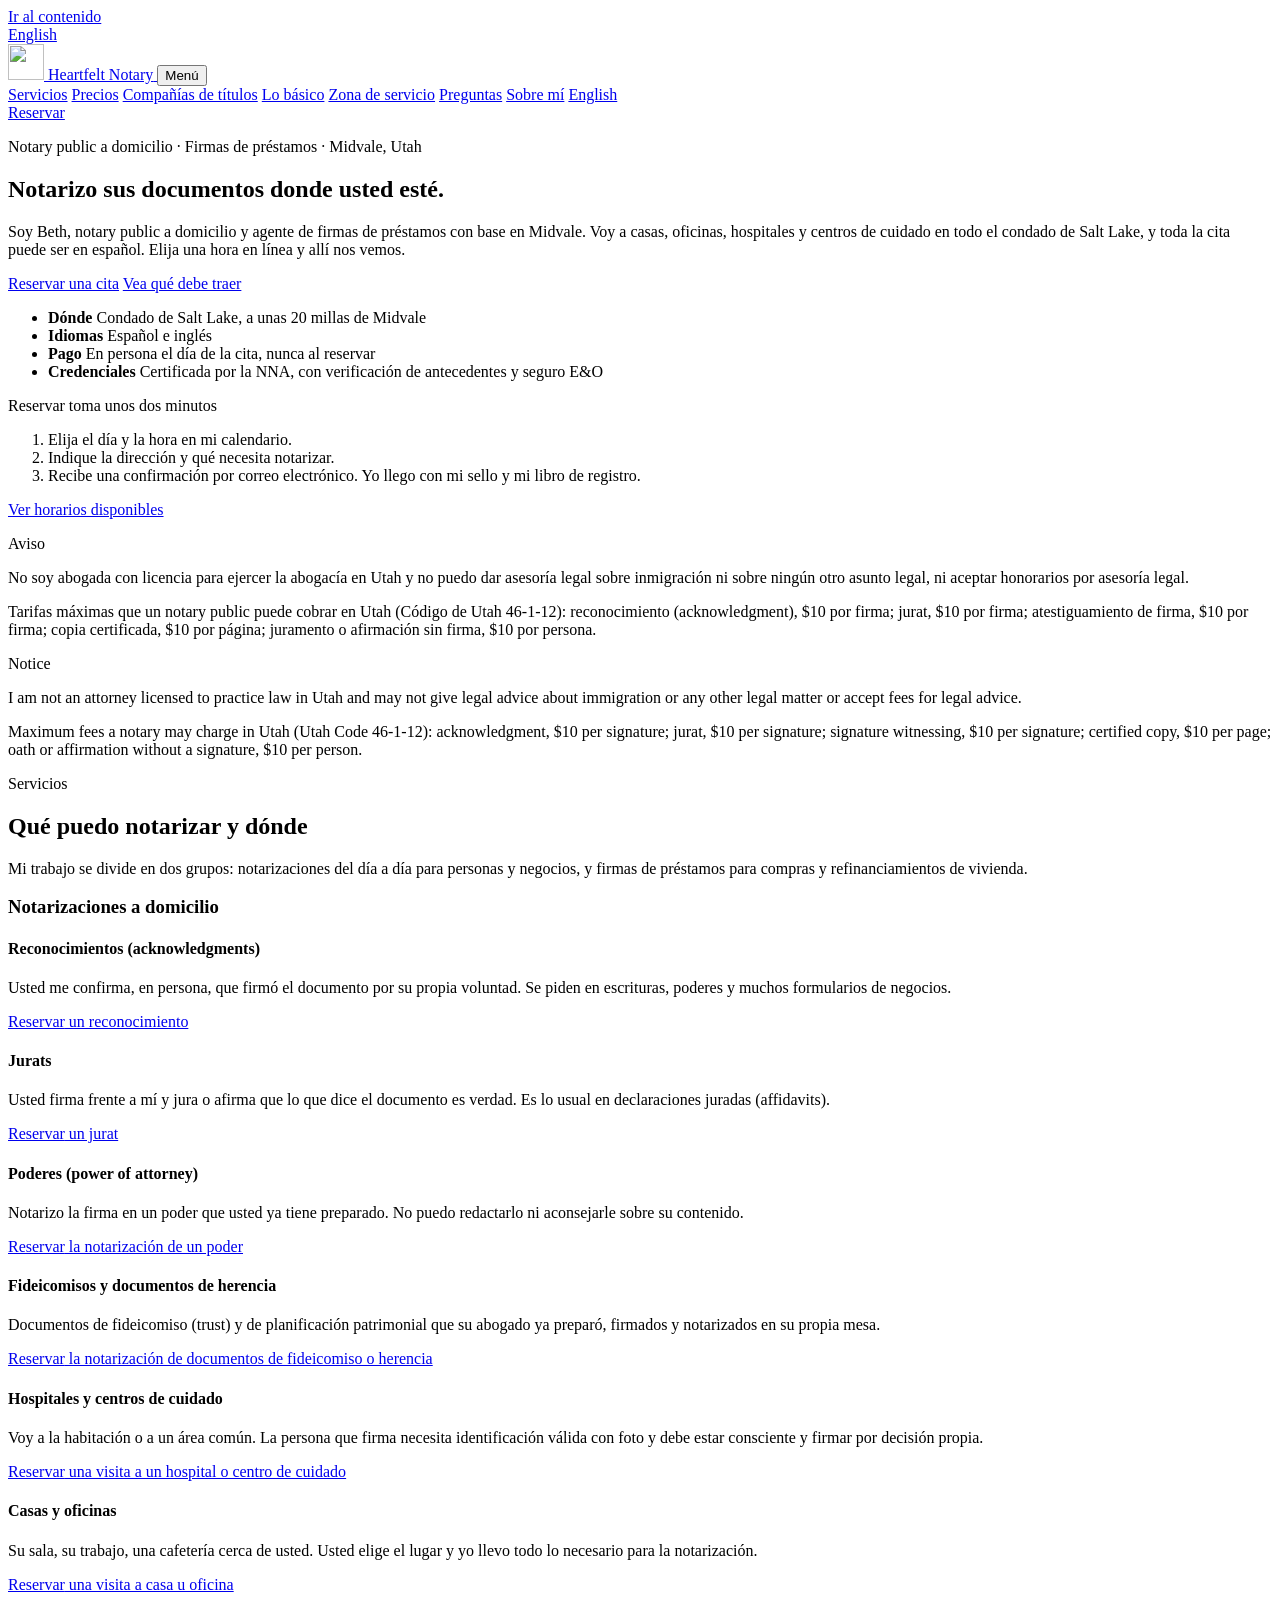
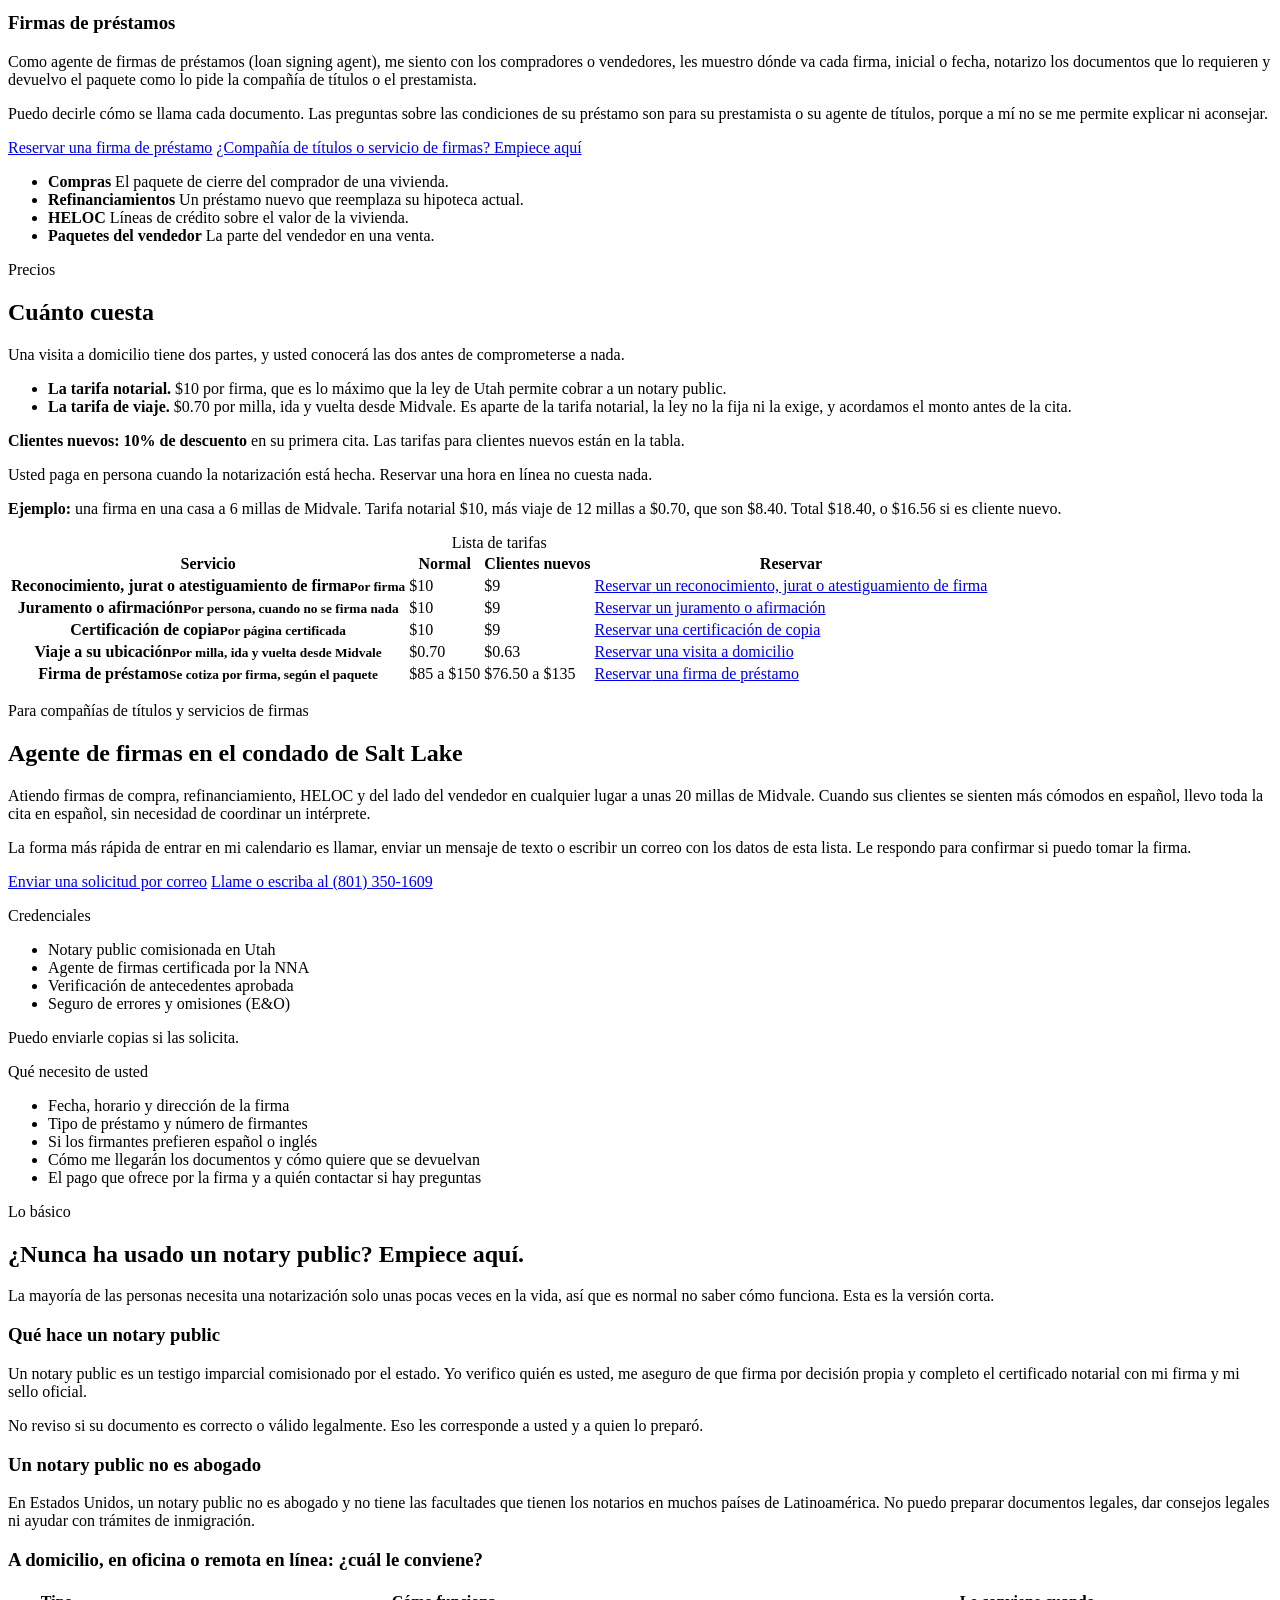
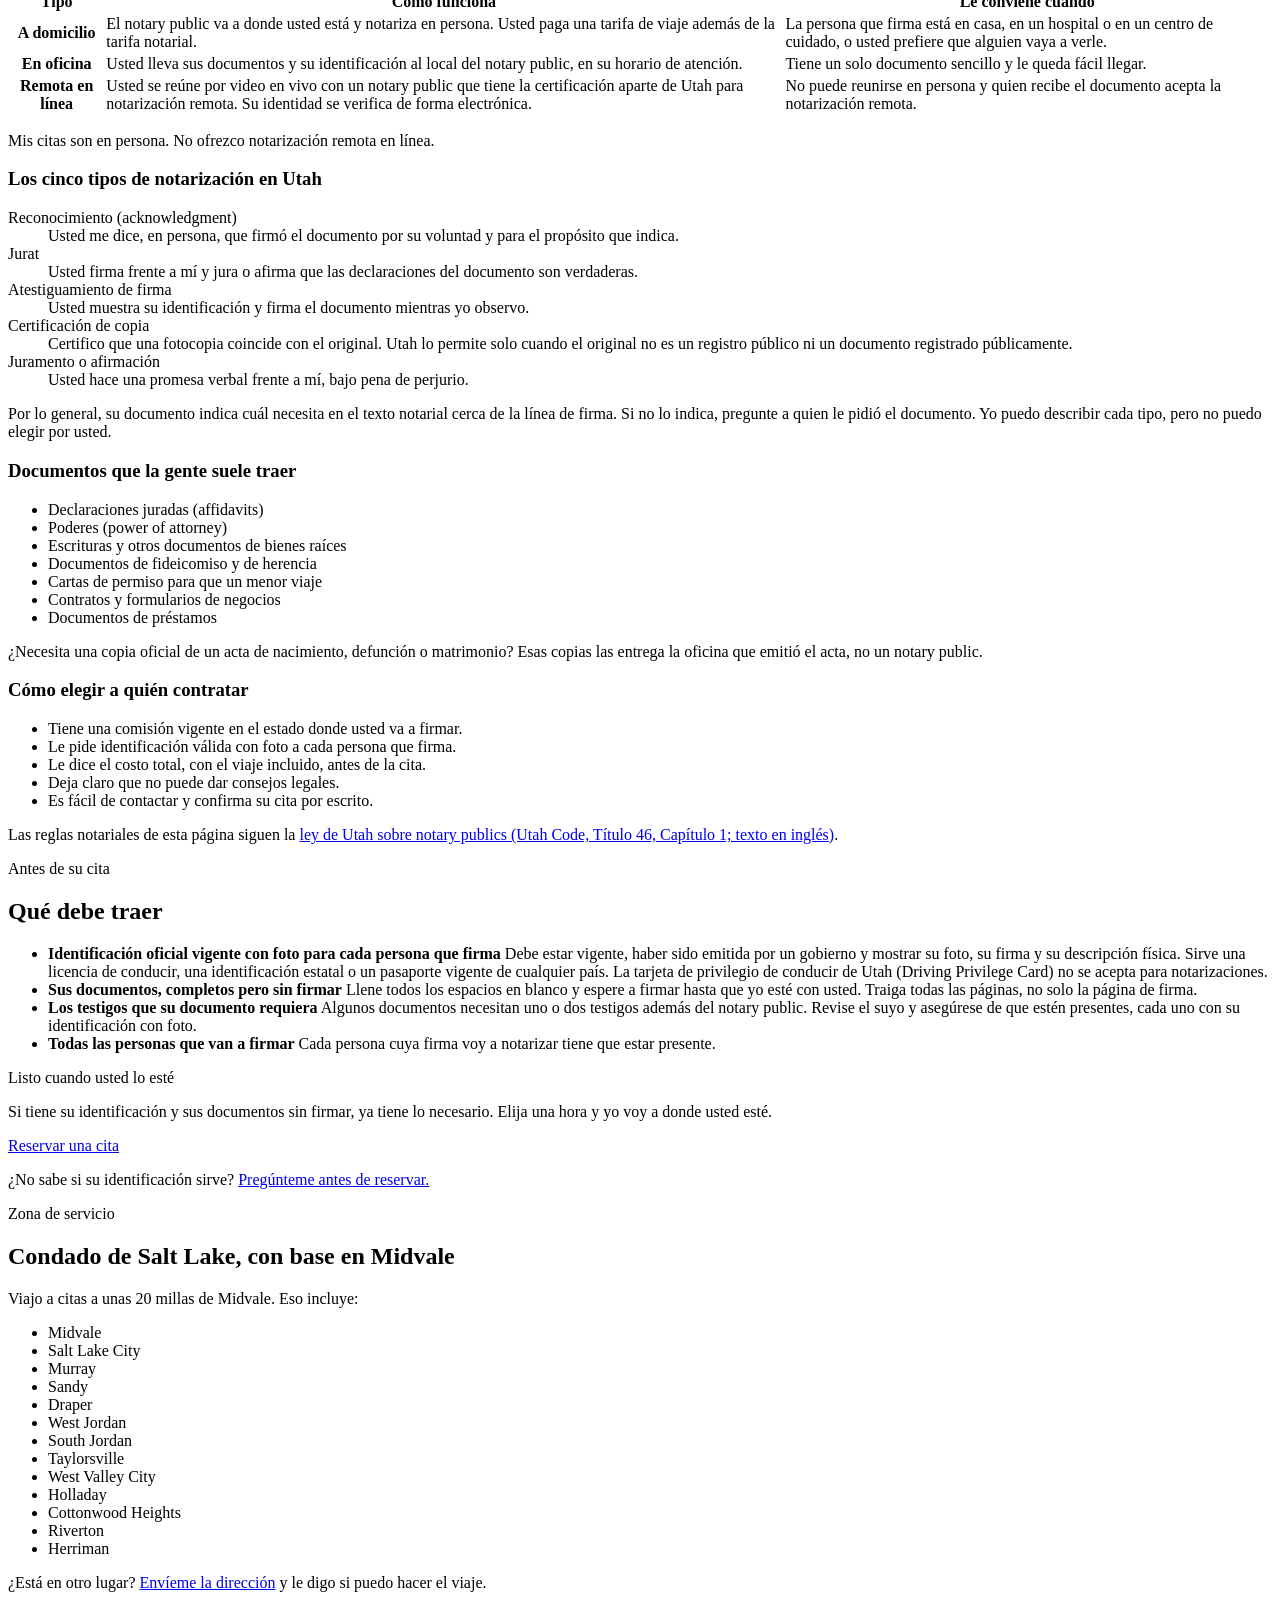
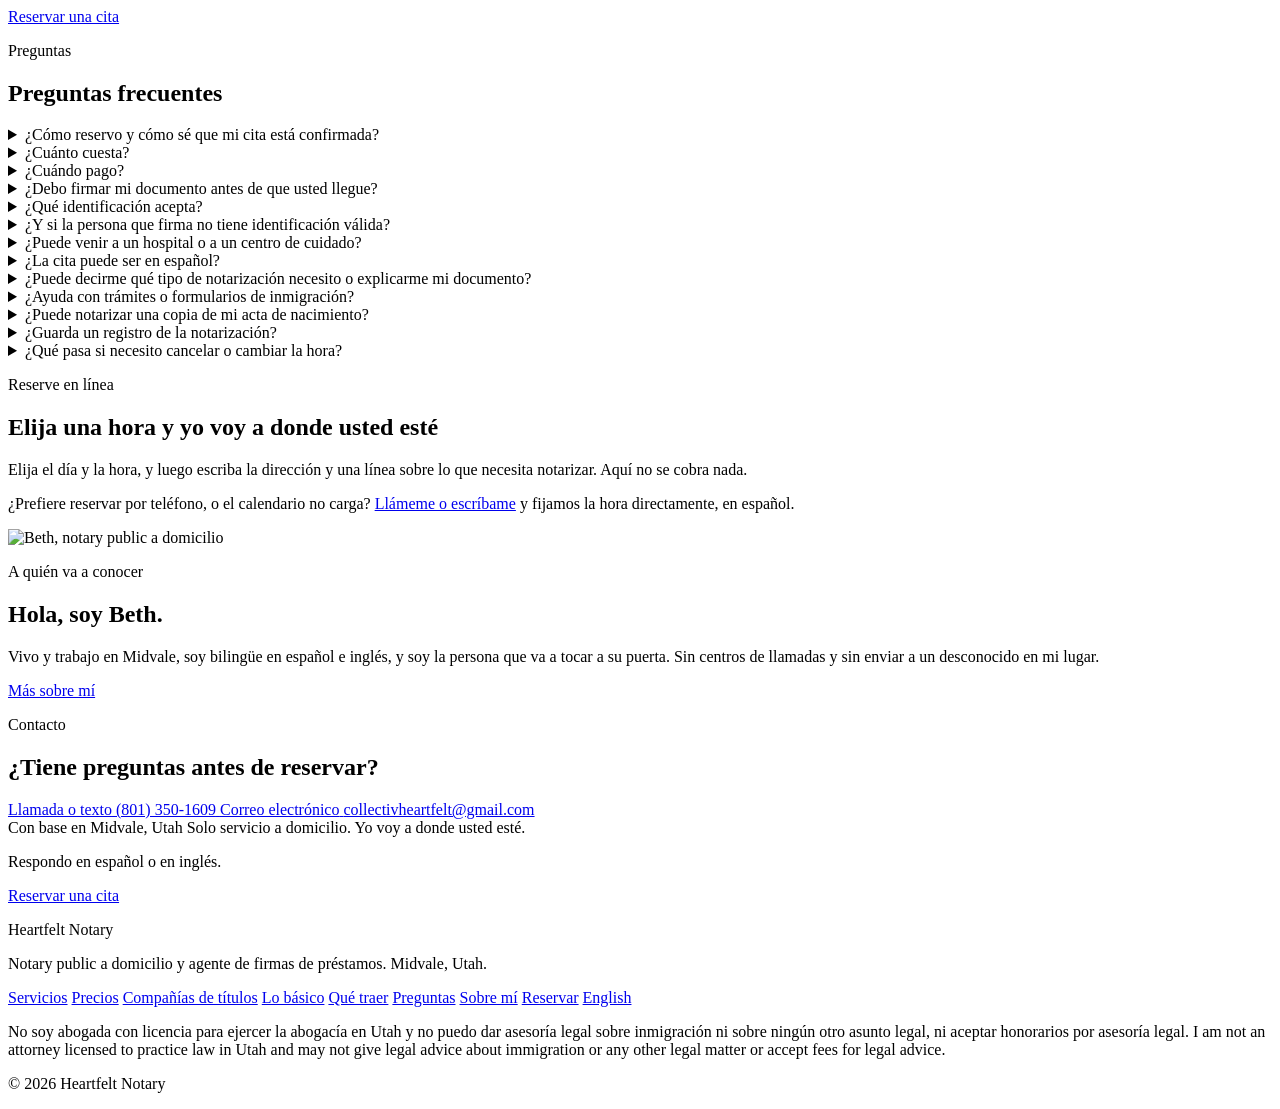
==== commit 88eab3a0: "Add Beth's photo to the About pages and the home page intro Co-Authored-By: Claude Fable 5.2 <norepl" ====
--- a/site/es/index.html
+++ b/site/es/index.html
@@ -473,6 +473,7 @@
     <!-- SOBRE MÍ -->
     <section class="section section--mist">
       <div class="wrap wrap--narrow about-teaser">
+        <img class="about-teaser__photo" src="/beth.jpg" alt="Beth, notary public a domicilio" width="840" height="840" loading="lazy">
         <p class="eyebrow">A quién va a conocer</p>
         <h2>Hola, soy Beth.</h2>
         <p>Vivo y trabajo en Midvale, soy bilingüe en español e inglés, y soy la persona que va a tocar a su puerta. Sin centros de llamadas y sin enviar a un desconocido en mi lugar.</p>
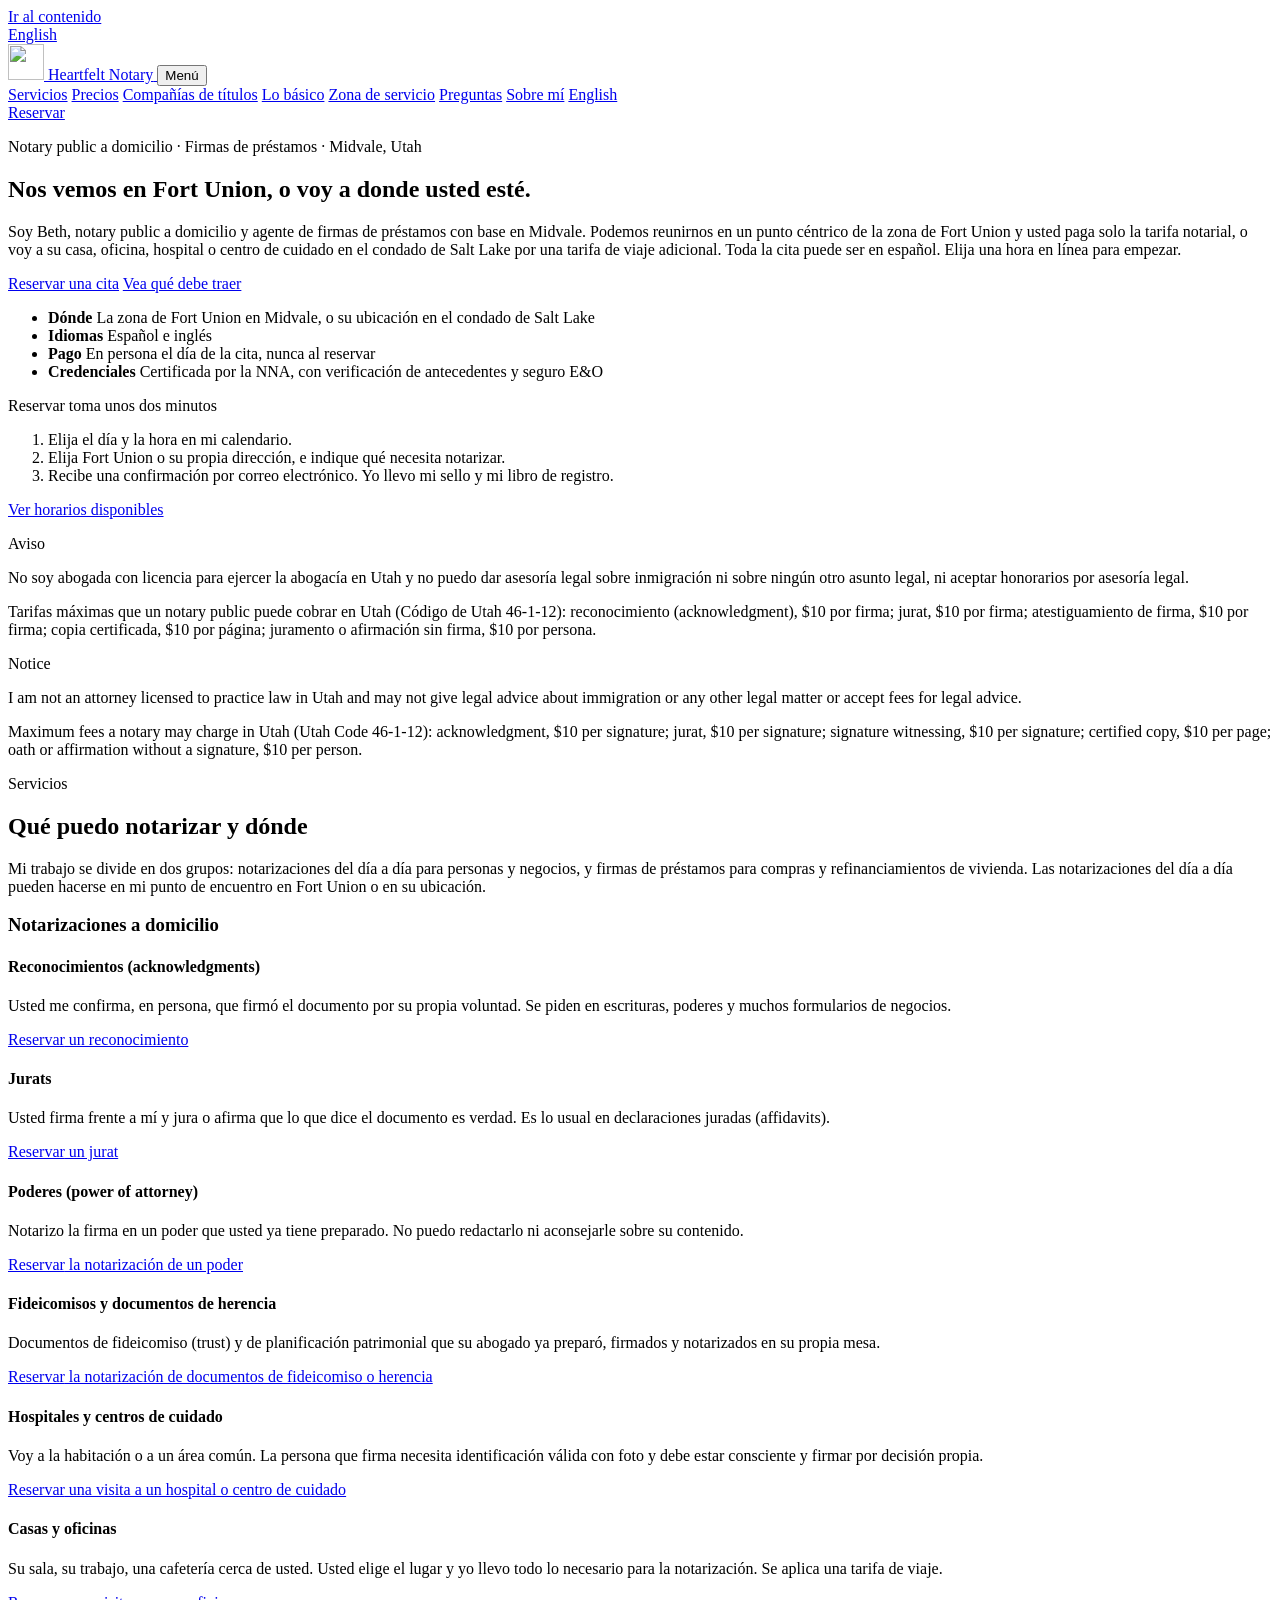
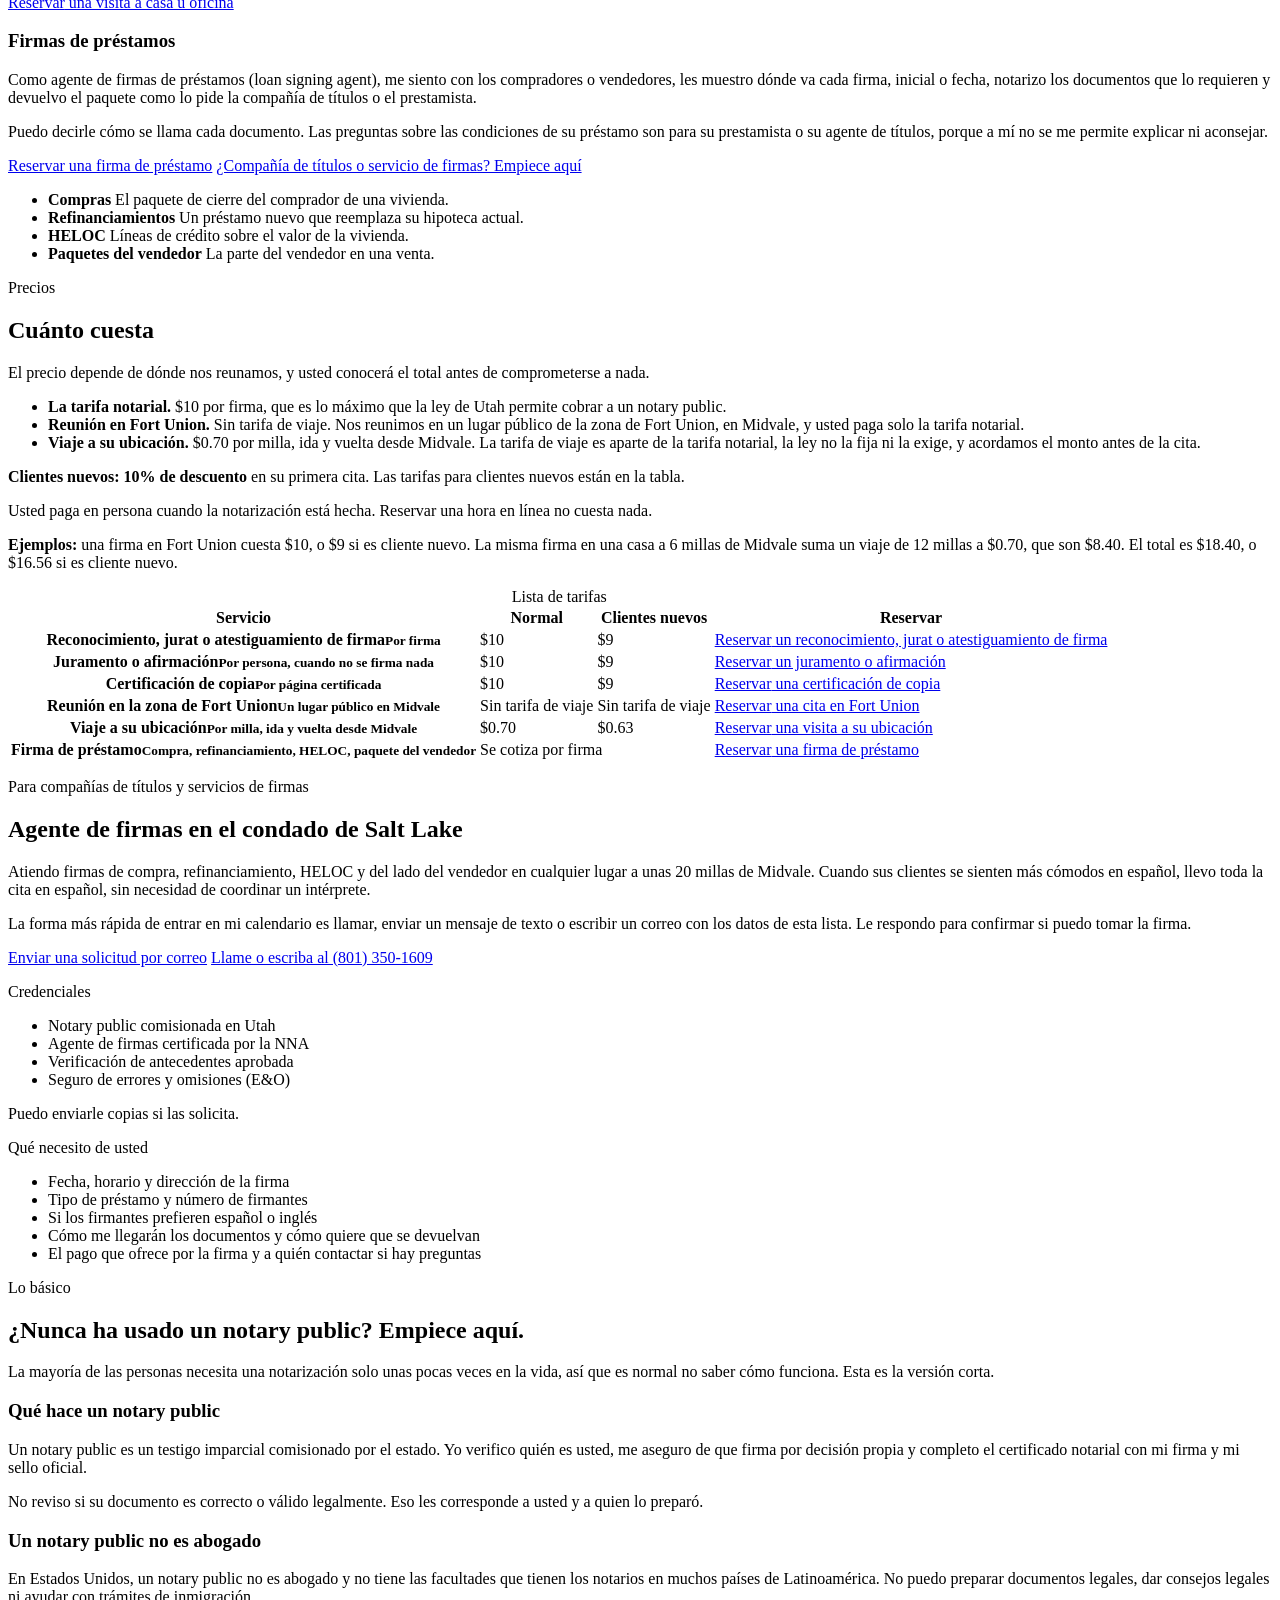
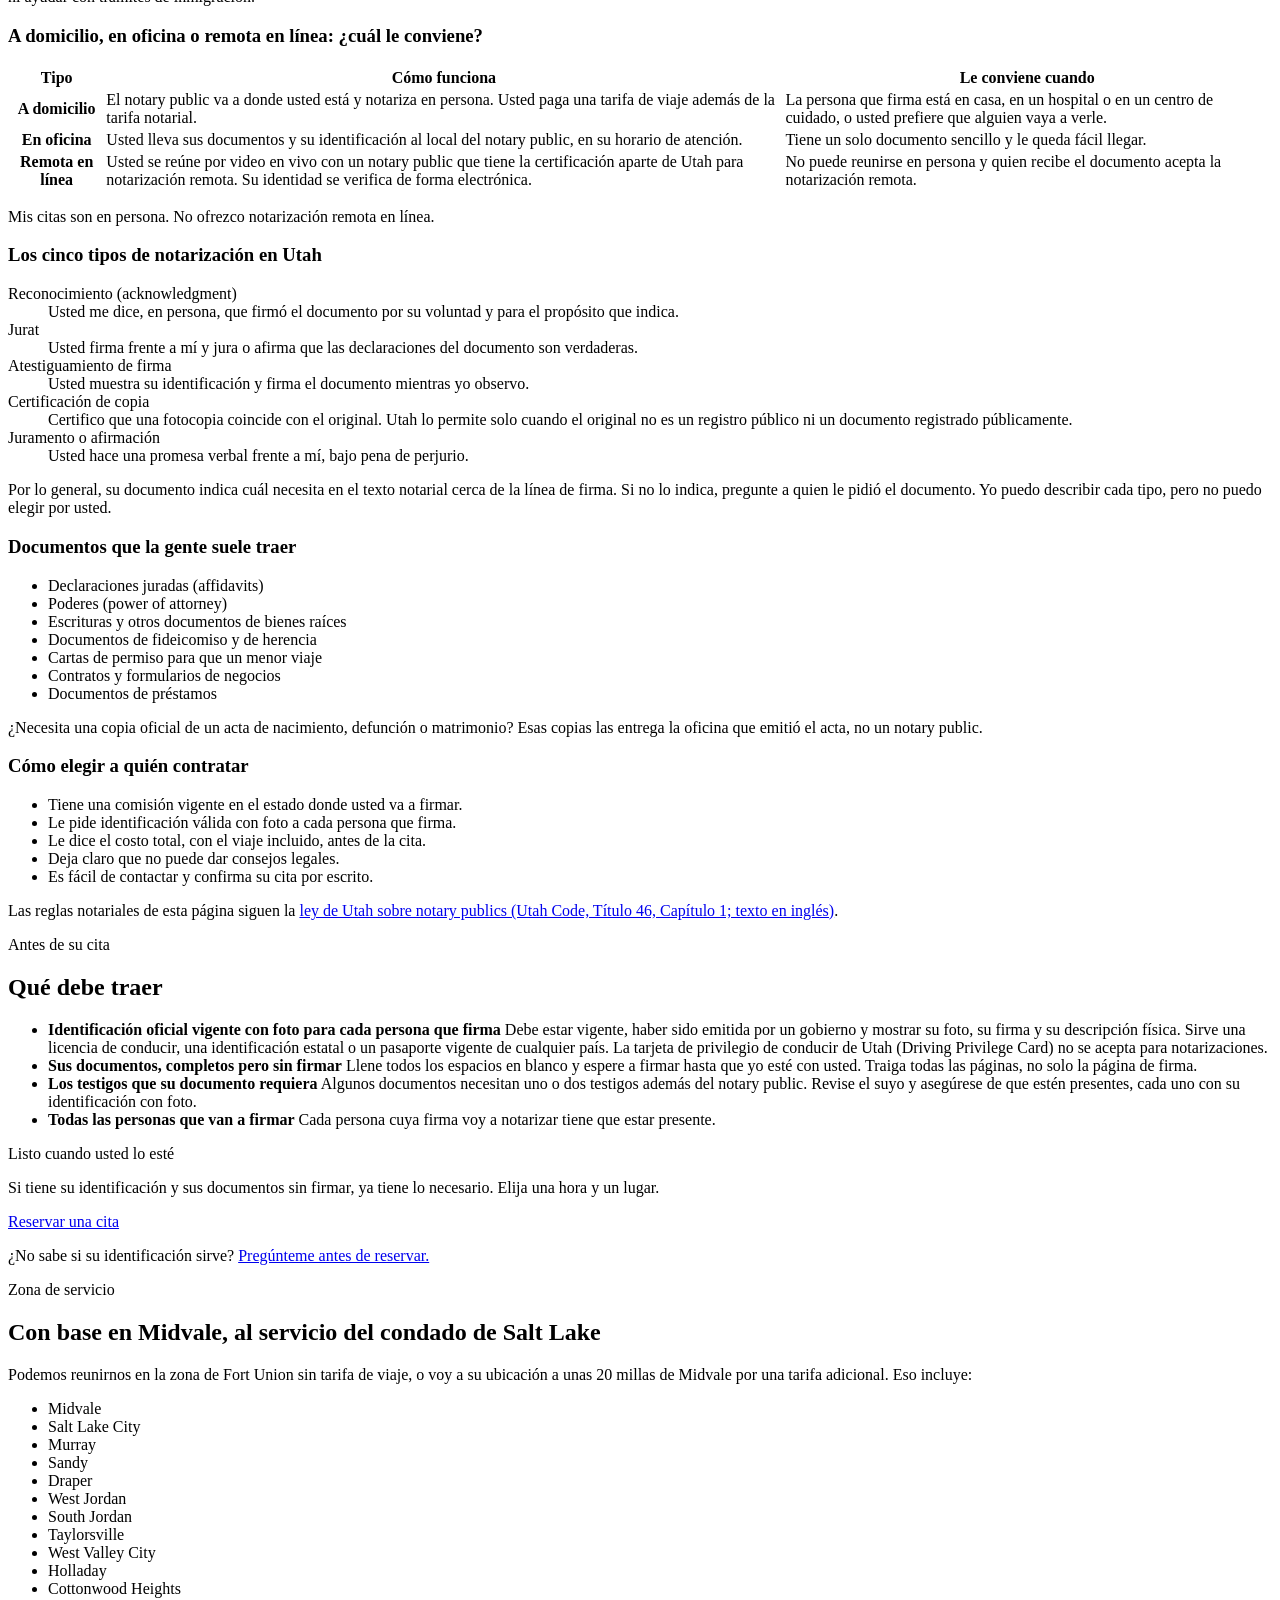
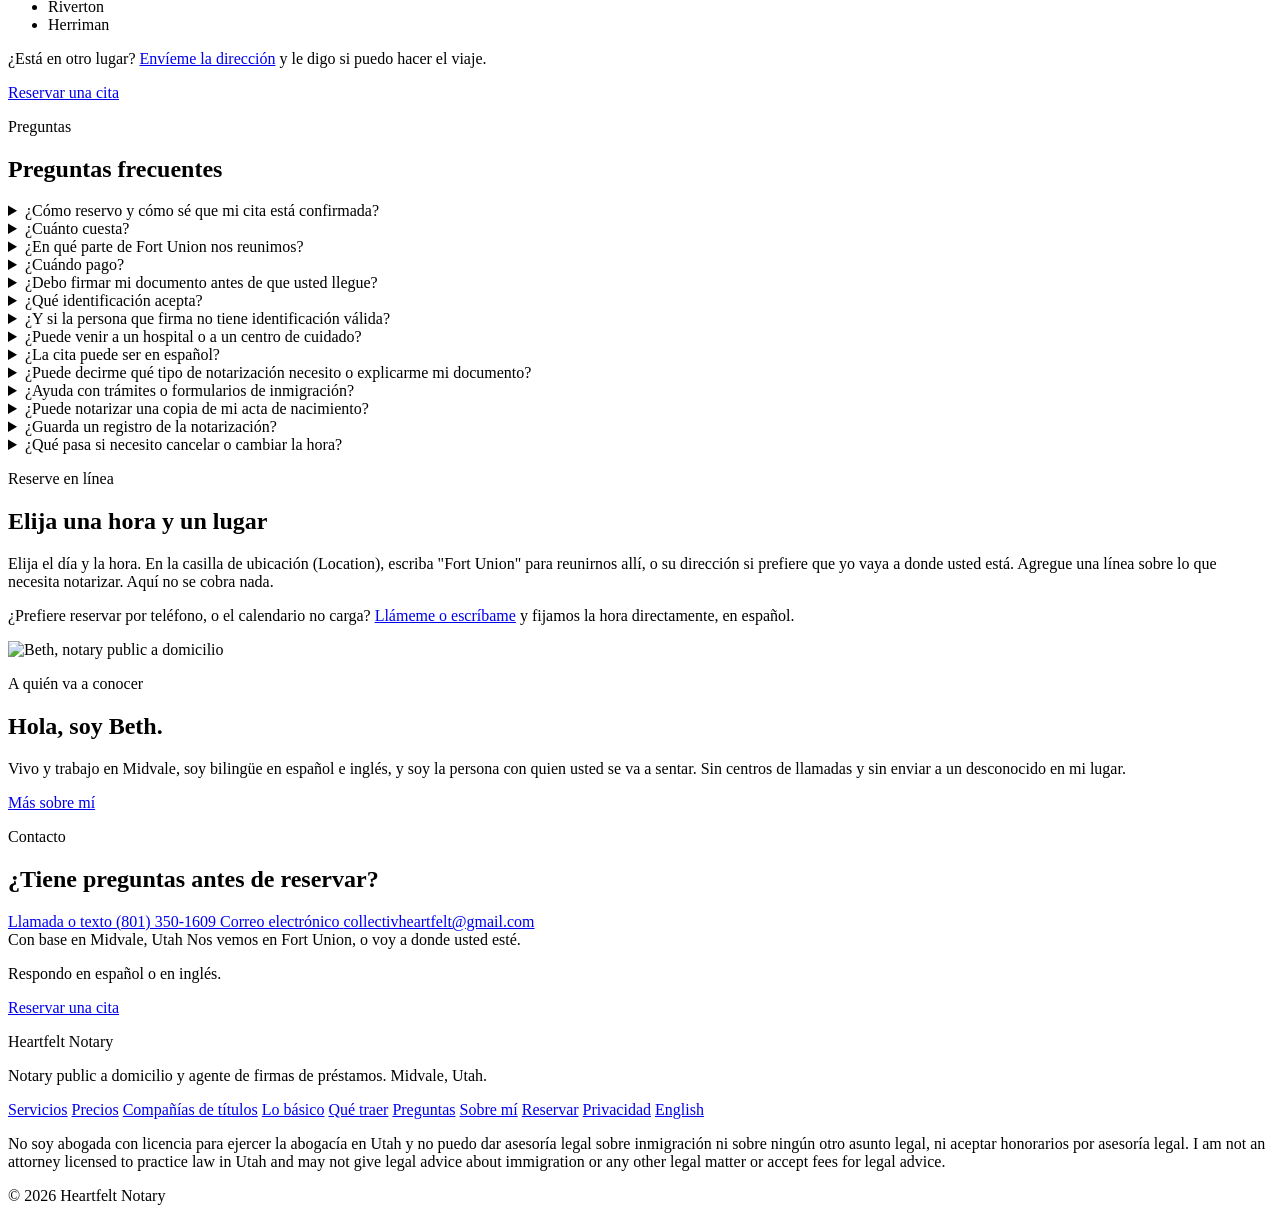
==== commit 3e2e144d: "Fort Union meeting option with no travel fee, loan signings quoted per signing, privacy pages in Eng" ====
--- a/site/es/index.html
+++ b/site/es/index.html
@@ -5,8 +5,101 @@
   <meta name="viewport" content="width=device-width, initial-scale=1">
   <!-- DRAFT: remove this noindex line at launch -->
   <meta name="robots" content="noindex, nofollow">
-  <title>Heartfelt Notary | Notary public a domicilio en Midvale, Utah. Atención en español</title>
+  <title>Notary public a domicilio en Midvale y el condado de Salt Lake, Utah | Heartfelt Notary</title>
   <meta name="description" content="Notary public a domicilio y agente de firmas de préstamos en Midvale, Utah. Voy a casas, oficinas, hospitales y centros de cuidado en el condado de Salt Lake. Atención en español. Reserve en línea.">
+  <link rel="canonical" href="https://www.heartfeltnotary.com/es">
+  <link rel="alternate" hreflang="en" href="https://www.heartfeltnotary.com/">
+  <link rel="alternate" hreflang="es" href="https://www.heartfeltnotary.com/es">
+  <link rel="alternate" hreflang="x-default" href="https://www.heartfeltnotary.com/">
+  <meta property="og:type" content="website">
+  <meta property="og:site_name" content="Heartfelt Notary">
+  <meta property="og:title" content="Notary public a domicilio en Midvale y el condado de Salt Lake, Utah | Heartfelt Notary">
+  <meta property="og:description" content="Notary public a domicilio y agente de firmas de préstamos en Midvale, Utah. Voy a casas, oficinas, hospitales y centros de cuidado en el condado de Salt Lake. Atención en español. Reserve en línea.">
+  <meta property="og:url" content="https://www.heartfeltnotary.com/es">
+  <meta property="og:image" content="https://www.heartfeltnotary.com/og.png">
+  <meta property="og:image:width" content="1200">
+  <meta property="og:image:height" content="630">
+  <meta property="og:locale" content="es_US">
+  <meta name="twitter:card" content="summary_large_image">
+  <script type="application/ld+json">
+{
+    "@context": "https://schema.org",
+    "@type": "Notary",
+    "@id": "https://www.heartfeltnotary.com/#business",
+    "name": "Heartfelt Notary",
+    "url": "https://www.heartfeltnotary.com/es",
+    "description": "Notary public a domicilio y agente de firmas de préstamos en Midvale, Utah. Voy a casas, oficinas, hospitales y centros de cuidado en el condado de Salt Lake. Atención en español. Reserve en línea.",
+    "telephone": "+1-801-350-1609",
+    "email": "collectivheartfelt@gmail.com",
+    "image": "https://www.heartfeltnotary.com/og.png",
+    "logo": "https://www.heartfeltnotary.com/favicon.svg",
+    "priceRange": "$",
+    "knowsLanguage": [
+      "en",
+      "es"
+    ],
+    "address": {
+      "@type": "PostalAddress",
+      "addressLocality": "Midvale",
+      "addressRegion": "UT",
+      "addressCountry": "US"
+    },
+    "areaServed": [
+      {
+        "@type": "City",
+        "name": "Midvale, Utah"
+      },
+      {
+        "@type": "City",
+        "name": "Salt Lake City, Utah"
+      },
+      {
+        "@type": "City",
+        "name": "Murray, Utah"
+      },
+      {
+        "@type": "City",
+        "name": "Sandy, Utah"
+      },
+      {
+        "@type": "City",
+        "name": "Draper, Utah"
+      },
+      {
+        "@type": "City",
+        "name": "West Jordan, Utah"
+      },
+      {
+        "@type": "City",
+        "name": "South Jordan, Utah"
+      },
+      {
+        "@type": "City",
+        "name": "Taylorsville, Utah"
+      },
+      {
+        "@type": "City",
+        "name": "West Valley City, Utah"
+      },
+      {
+        "@type": "City",
+        "name": "Holladay, Utah"
+      },
+      {
+        "@type": "City",
+        "name": "Cottonwood Heights, Utah"
+      },
+      {
+        "@type": "City",
+        "name": "Riverton, Utah"
+      },
+      {
+        "@type": "City",
+        "name": "Herriman, Utah"
+      }
+    ]
+  }
+  </script>
   <link rel="icon" href="/favicon.svg" type="image/svg+xml">
   <link rel="preconnect" href="https://fonts.googleapis.com">
   <link rel="preconnect" href="https://fonts.gstatic.com" crossorigin>
@@ -46,14 +139,14 @@
       <div class="wrap hero__grid">
         <div class="hero__text">
           <p class="eyebrow">Notary public a domicilio · Firmas de préstamos · Midvale, Utah</p>
-          <h1>Notarizo sus documentos donde usted esté.</h1>
-          <p class="lede">Soy Beth, notary public a domicilio y agente de firmas de préstamos con base en Midvale. Voy a casas, oficinas, hospitales y centros de cuidado en todo el condado de Salt Lake, y toda la cita puede ser en español. Elija una hora en línea y allí nos vemos.</p>
+          <h1>Nos vemos en Fort Union, o voy a donde usted esté.</h1>
+          <p class="lede">Soy Beth, notary public a domicilio y agente de firmas de préstamos con base en Midvale. Podemos reunirnos en un punto céntrico de la zona de Fort Union y usted paga solo la tarifa notarial, o voy a su casa, oficina, hospital o centro de cuidado en el condado de Salt Lake por una tarifa de viaje adicional. Toda la cita puede ser en español. Elija una hora en línea para empezar.</p>
           <div class="actions">
             <a class="btn" href="#book">Reservar una cita</a>
             <a class="link" href="#bring">Vea qué debe traer</a>
           </div>
           <ul class="facts" aria-label="En resumen">
-            <li><strong>Dónde</strong> Condado de Salt Lake, a unas 20 millas de Midvale</li>
+            <li><strong>Dónde</strong> La zona de Fort Union en Midvale, o su ubicación en el condado de Salt Lake</li>
             <li><strong>Idiomas</strong> Español e inglés</li>
             <li><strong>Pago</strong> En persona el día de la cita, nunca al reservar</li>
             <li><strong>Credenciales</strong> Certificada por la NNA, con verificación de antecedentes y seguro E&amp;O</li>
@@ -64,8 +157,8 @@
           <p class="hero__card-title">Reservar toma unos dos minutos</p>
           <ol class="steps steps--compact">
             <li><span>Elija el día y la hora en mi calendario.</span></li>
-            <li><span>Indique la dirección y qué necesita notarizar.</span></li>
-            <li><span>Recibe una confirmación por correo electrónico. Yo llego con mi sello y mi libro de registro.</span></li>
+            <li><span>Elija Fort Union o su propia dirección, e indique qué necesita notarizar.</span></li>
+            <li><span>Recibe una confirmación por correo electrónico. Yo llevo mi sello y mi libro de registro.</span></li>
           </ol>
           <a class="btn btn--block" href="#book">Ver horarios disponibles</a>
         </aside>
@@ -93,7 +186,7 @@
       <div class="wrap">
         <p class="eyebrow">Servicios</p>
         <h2>Qué puedo notarizar y dónde</h2>
-        <p class="section__intro">Mi trabajo se divide en dos grupos: notarizaciones del día a día para personas y negocios, y firmas de préstamos para compras y refinanciamientos de vivienda.</p>
+        <p class="section__intro">Mi trabajo se divide en dos grupos: notarizaciones del día a día para personas y negocios, y firmas de préstamos para compras y refinanciamientos de vivienda. Las notarizaciones del día a día pueden hacerse en mi punto de encuentro en Fort Union o en su ubicación.</p>
 
         <h3 class="group-title">Notarizaciones a domicilio</h3>
         <div class="cards">
@@ -124,7 +217,7 @@
           </article>
           <article class="card">
             <h4>Casas y oficinas</h4>
-            <p>Su sala, su trabajo, una cafetería cerca de usted. Usted elige el lugar y yo llevo todo lo necesario para la notarización.</p>
+            <p>Su sala, su trabajo, una cafetería cerca de usted. Usted elige el lugar y yo llevo todo lo necesario para la notarización. Se aplica una tarifa de viaje.</p>
             <a class="card__cta" href="#book">Reservar<span class="sr"> una visita a casa u oficina</span></a>
           </article>
         </div>
@@ -154,14 +247,15 @@
         <h2>Cuánto cuesta</h2>
         <div class="split">
           <div>
-            <p>Una visita a domicilio tiene dos partes, y usted conocerá las dos antes de comprometerse a nada.</p>
+            <p>El precio depende de dónde nos reunamos, y usted conocerá el total antes de comprometerse a nada.</p>
             <ul class="plain">
               <li><strong>La tarifa notarial.</strong> $10 por firma, que es lo máximo que la ley de Utah permite cobrar a un notary public.</li>
-              <li><strong>La tarifa de viaje.</strong> $0.70 por milla, ida y vuelta desde Midvale. Es aparte de la tarifa notarial, la ley no la fija ni la exige, y acordamos el monto antes de la cita.</li>
+              <li><strong>Reunión en Fort Union.</strong> Sin tarifa de viaje. Nos reunimos en un lugar público de la zona de Fort Union, en Midvale, y usted paga solo la tarifa notarial.</li>
+              <li><strong>Viaje a su ubicación.</strong> $0.70 por milla, ida y vuelta desde Midvale. La tarifa de viaje es aparte de la tarifa notarial, la ley no la fija ni la exige, y acordamos el monto antes de la cita.</li>
             </ul>
             <p class="offer"><strong>Clientes nuevos: 10% de descuento</strong> en su primera cita. Las tarifas para clientes nuevos están en la tabla.</p>
             <p>Usted paga en persona cuando la notarización está hecha. Reservar una hora en línea no cuesta nada.</p>
-            <p class="note"><strong>Ejemplo:</strong> una firma en una casa a 6 millas de Midvale. Tarifa notarial $10, más viaje de 12 millas a $0.70, que son $8.40. Total $18.40, o $16.56 si es cliente nuevo.</p>
+            <p class="note"><strong>Ejemplos:</strong> una firma en Fort Union cuesta $10, o $9 si es cliente nuevo. La misma firma en una casa a 6 millas de Midvale suma un viaje de 12 millas a $0.70, que son $8.40. El total es $18.40, o $16.56 si es cliente nuevo.</p>
           </div>
           <div class="table-wrap">
             <table class="price">
@@ -189,15 +283,20 @@
                   <td><a class="card__cta" href="#book">Reservar<span class="sr"> una certificación de copia</span></a></td>
                 </tr>
                 <tr>
+                  <th scope="row">Reunión en la zona de Fort Union<small>Un lugar público en Midvale</small></th>
+                  <td data-label="Normal">Sin tarifa de viaje</td>
+                  <td data-label="Clientes nuevos">Sin tarifa de viaje</td>
+                  <td><a class="card__cta" href="#book">Reservar<span class="sr"> una cita en Fort Union</span></a></td>
+                </tr>
+                <tr>
                   <th scope="row">Viaje a su ubicación<small>Por milla, ida y vuelta desde Midvale</small></th>
                   <td data-label="Normal">$0.70</td>
                   <td data-label="Clientes nuevos">$0.63</td>
-                  <td><a class="card__cta" href="#book">Reservar<span class="sr"> una visita a domicilio</span></a></td>
+                  <td><a class="card__cta" href="#book">Reservar<span class="sr"> una visita a su ubicación</span></a></td>
                 </tr>
                 <tr>
-                  <th scope="row">Firma de préstamo<small>Se cotiza por firma, según el paquete</small></th>
-                  <td data-label="Normal">$85 a $150</td>
-                  <td data-label="Clientes nuevos">$76.50 a $135</td>
+                  <th scope="row">Firma de préstamo<small>Compra, refinanciamiento, HELOC, paquete del vendedor</small></th>
+                  <td colspan="2">Se cotiza por firma</td>
                   <td><a class="card__cta" href="#book">Reservar<span class="sr"> una firma de préstamo</span></a></td>
                 </tr>
               </tbody>
@@ -359,7 +458,7 @@
           </ul>
           <div class="panel panel--plain">
             <p class="panel__title">Listo cuando usted lo esté</p>
-            <p>Si tiene su identificación y sus documentos sin firmar, ya tiene lo necesario. Elija una hora y yo voy a donde usted esté.</p>
+            <p>Si tiene su identificación y sus documentos sin firmar, ya tiene lo necesario. Elija una hora y un lugar.</p>
             <a class="btn btn--block" href="#book">Reservar una cita</a>
             <p class="panel__small">¿No sabe si su identificación sirve? <a href="#contact">Pregúnteme antes de reservar.</a></p>
           </div>
@@ -371,8 +470,8 @@
     <section class="section" id="area">
       <div class="wrap">
         <p class="eyebrow">Zona de servicio</p>
-        <h2>Condado de Salt Lake, con base en Midvale</h2>
-        <p class="section__intro">Viajo a citas a unas 20 millas de Midvale. Eso incluye:</p>
+        <h2>Con base en Midvale, al servicio del condado de Salt Lake</h2>
+        <p class="section__intro">Podemos reunirnos en la zona de Fort Union sin tarifa de viaje, o voy a su ubicación a unas 20 millas de Midvale por una tarifa adicional. Eso incluye:</p>
         <ul class="chips">
           <li>Midvale</li>
           <li>Salt Lake City</li>
@@ -402,11 +501,15 @@
         <div class="faq">
           <details>
             <summary>¿Cómo reservo y cómo sé que mi cita está confirmada?</summary>
-            <p>Elija una hora en el calendario de esta página y escriba la dirección y qué necesita notarizar. Recibirá una confirmación por correo electrónico con la fecha y la hora. Si tengo alguna pregunta sobre sus documentos, me comunico con usted antes de la cita.</p>
+            <p>Elija una hora en el calendario de esta página, indique si prefiere reunirse en Fort Union o que yo vaya a su ubicación, y dígame qué necesita notarizar. Recibirá una confirmación por correo electrónico con la fecha y la hora. Si tengo alguna pregunta sobre sus documentos, me comunico con usted antes de la cita.</p>
           </details>
           <details>
             <summary>¿Cuánto cuesta?</summary>
-            <p>$10 por firma por la notarización, más una tarifa de viaje de $0.70 por milla, ida y vuelta desde Midvale, que acordamos antes de la cita. Los clientes nuevos reciben 10% de descuento en su primera cita. La lista completa está en <a href="#pricing">Precios</a>.</p>
+            <p>$10 por firma. Si nos reunimos en la zona de Fort Union, no hay tarifa de viaje. Si voy a su ubicación, el viaje cuesta $0.70 por milla, ida y vuelta desde Midvale, y lo acordamos antes de la cita. Los clientes nuevos reciben 10% de descuento en su primera cita. La lista completa está en <a href="#pricing">Precios</a>.</p>
+          </details>
+          <details>
+            <summary>¿En qué parte de Fort Union nos reunimos?</summary>
+            <p>En un lugar público de la zona de Fort Union, en Midvale. Le envío el lugar exacto cuando confirmo su cita.</p>
           </details>
           <details>
             <summary>¿Cuándo pago?</summary>
@@ -460,8 +563,8 @@
     <section class="section" id="book">
       <div class="wrap">
         <p class="eyebrow">Reserve en línea</p>
-        <h2>Elija una hora y yo voy a donde usted esté</h2>
-        <p class="section__intro">Elija el día y la hora, y luego escriba la dirección y una línea sobre lo que necesita notarizar. Aquí no se cobra nada.</p>
+        <h2>Elija una hora y un lugar</h2>
+        <p class="section__intro">Elija el día y la hora. En la casilla de ubicación (Location), escriba "Fort Union" para reunirnos allí, o su dirección si prefiere que yo vaya a donde usted está. Agregue una línea sobre lo que necesita notarizar. Aquí no se cobra nada.</p>
 
         <div class="booking" data-calendly-url="https://calendly.com/collectivheartfelt/mobile-notary">
           <noscript><p class="booking__noscript"><a href="https://calendly.com/collectivheartfelt/mobile-notary">Abrir el calendario de reservas</a></p></noscript>
@@ -476,7 +579,7 @@
         <img class="about-teaser__photo" src="/beth.jpg" alt="Beth, notary public a domicilio" width="840" height="840" loading="lazy">
         <p class="eyebrow">A quién va a conocer</p>
         <h2>Hola, soy Beth.</h2>
-        <p>Vivo y trabajo en Midvale, soy bilingüe en español e inglés, y soy la persona que va a tocar a su puerta. Sin centros de llamadas y sin enviar a un desconocido en mi lugar.</p>
+        <p>Vivo y trabajo en Midvale, soy bilingüe en español e inglés, y soy la persona con quien usted se va a sentar. Sin centros de llamadas y sin enviar a un desconocido en mi lugar.</p>
         <a class="link" href="/es/about">Más sobre mí</a>
       </div>
     </section>
@@ -498,7 +601,7 @@
           <div class="contact__item">
             <span class="contact__label">Con base en</span>
             <span class="contact__value">Midvale, Utah</span>
-            <span class="contact__sub">Solo servicio a domicilio. Yo voy a donde usted esté.</span>
+            <span class="contact__sub">Nos vemos en Fort Union, o voy a donde usted esté.</span>
           </div>
         </div>
         <p class="contact__lang">Respondo en español o en inglés.</p>
@@ -522,6 +625,7 @@
         <a href="#faq">Preguntas</a>
         <a href="/es/about">Sobre mí</a>
         <a href="#book">Reservar</a>
+        <a href="/es/privacy">Privacidad</a>
         <a href="/" lang="en" hreflang="en">English</a>
       </nav>
       <p class="foot__legal">No soy abogada con licencia para ejercer la abogacía en Utah y no puedo dar asesoría legal sobre inmigración ni sobre ningún otro asunto legal, ni aceptar honorarios por asesoría legal. <span lang="en">I am not an attorney licensed to practice law in Utah and may not give legal advice about immigration or any other legal matter or accept fees for legal advice.</span></p>
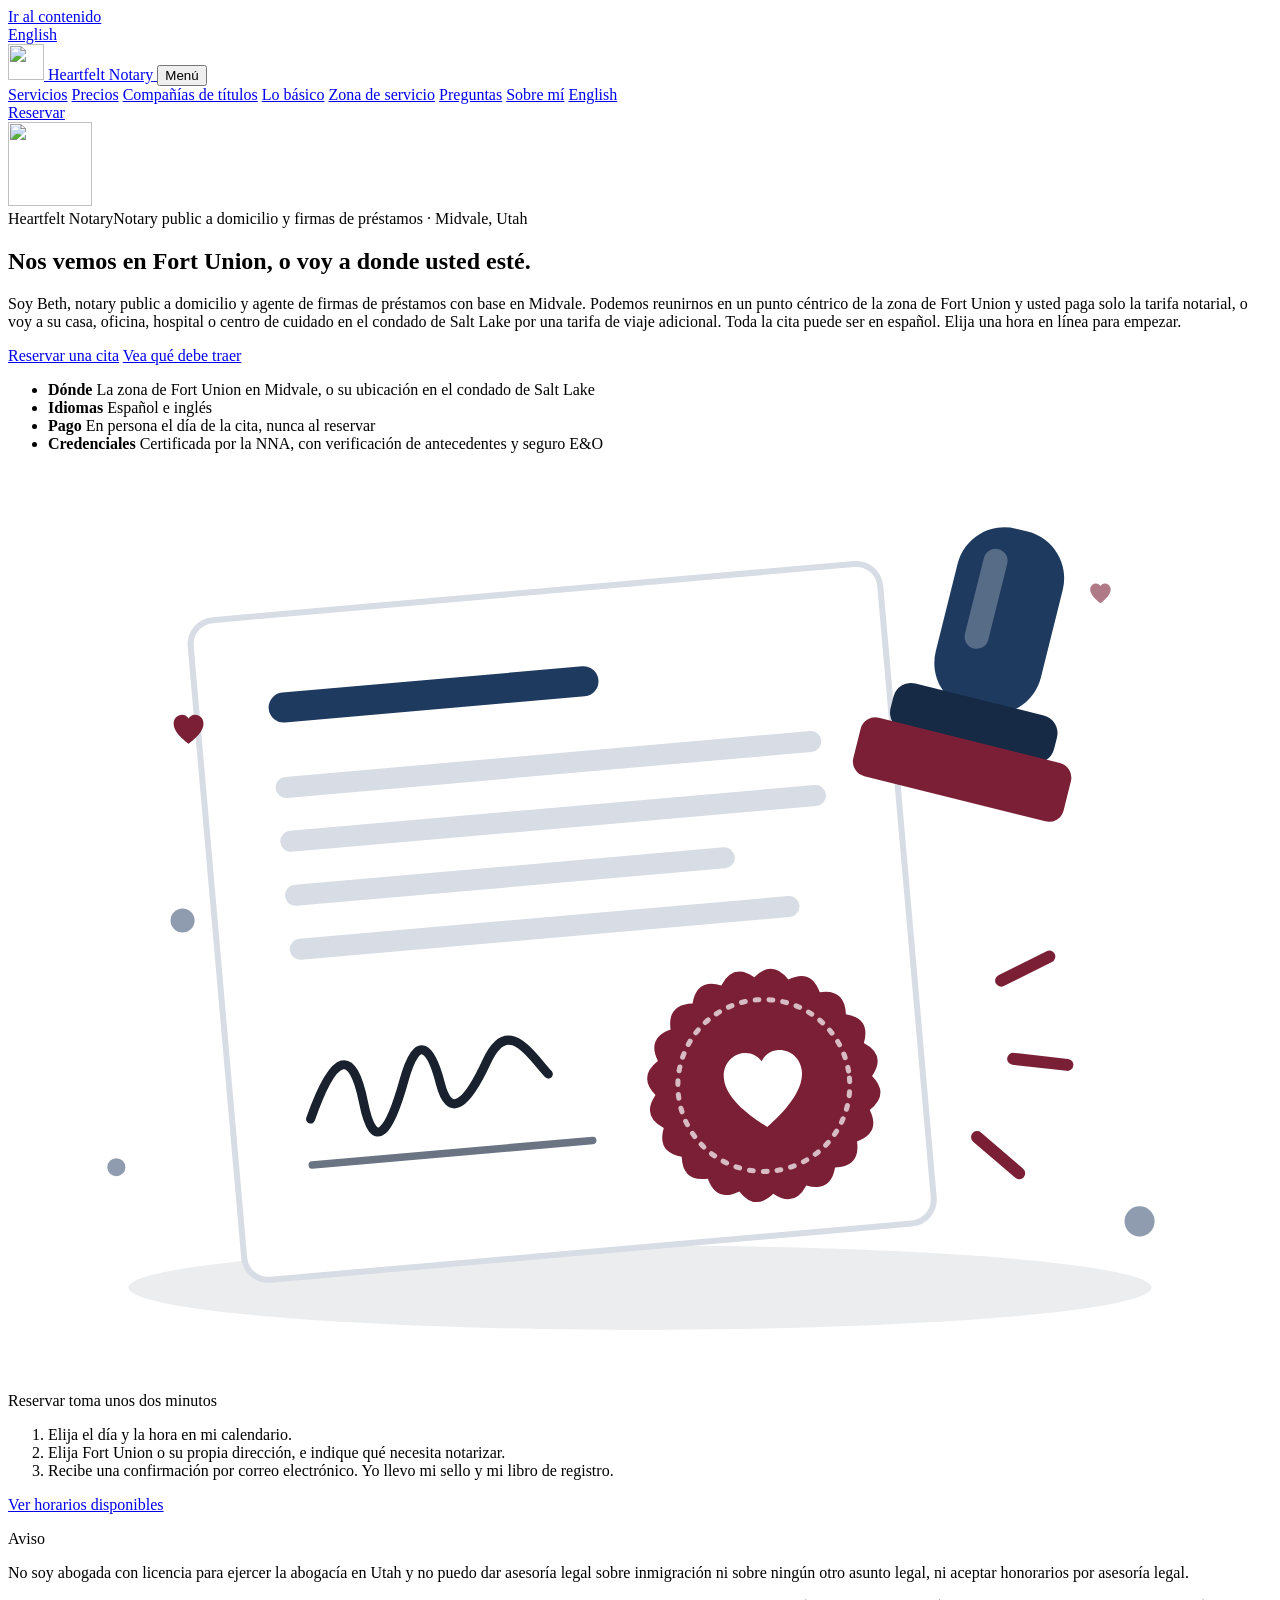
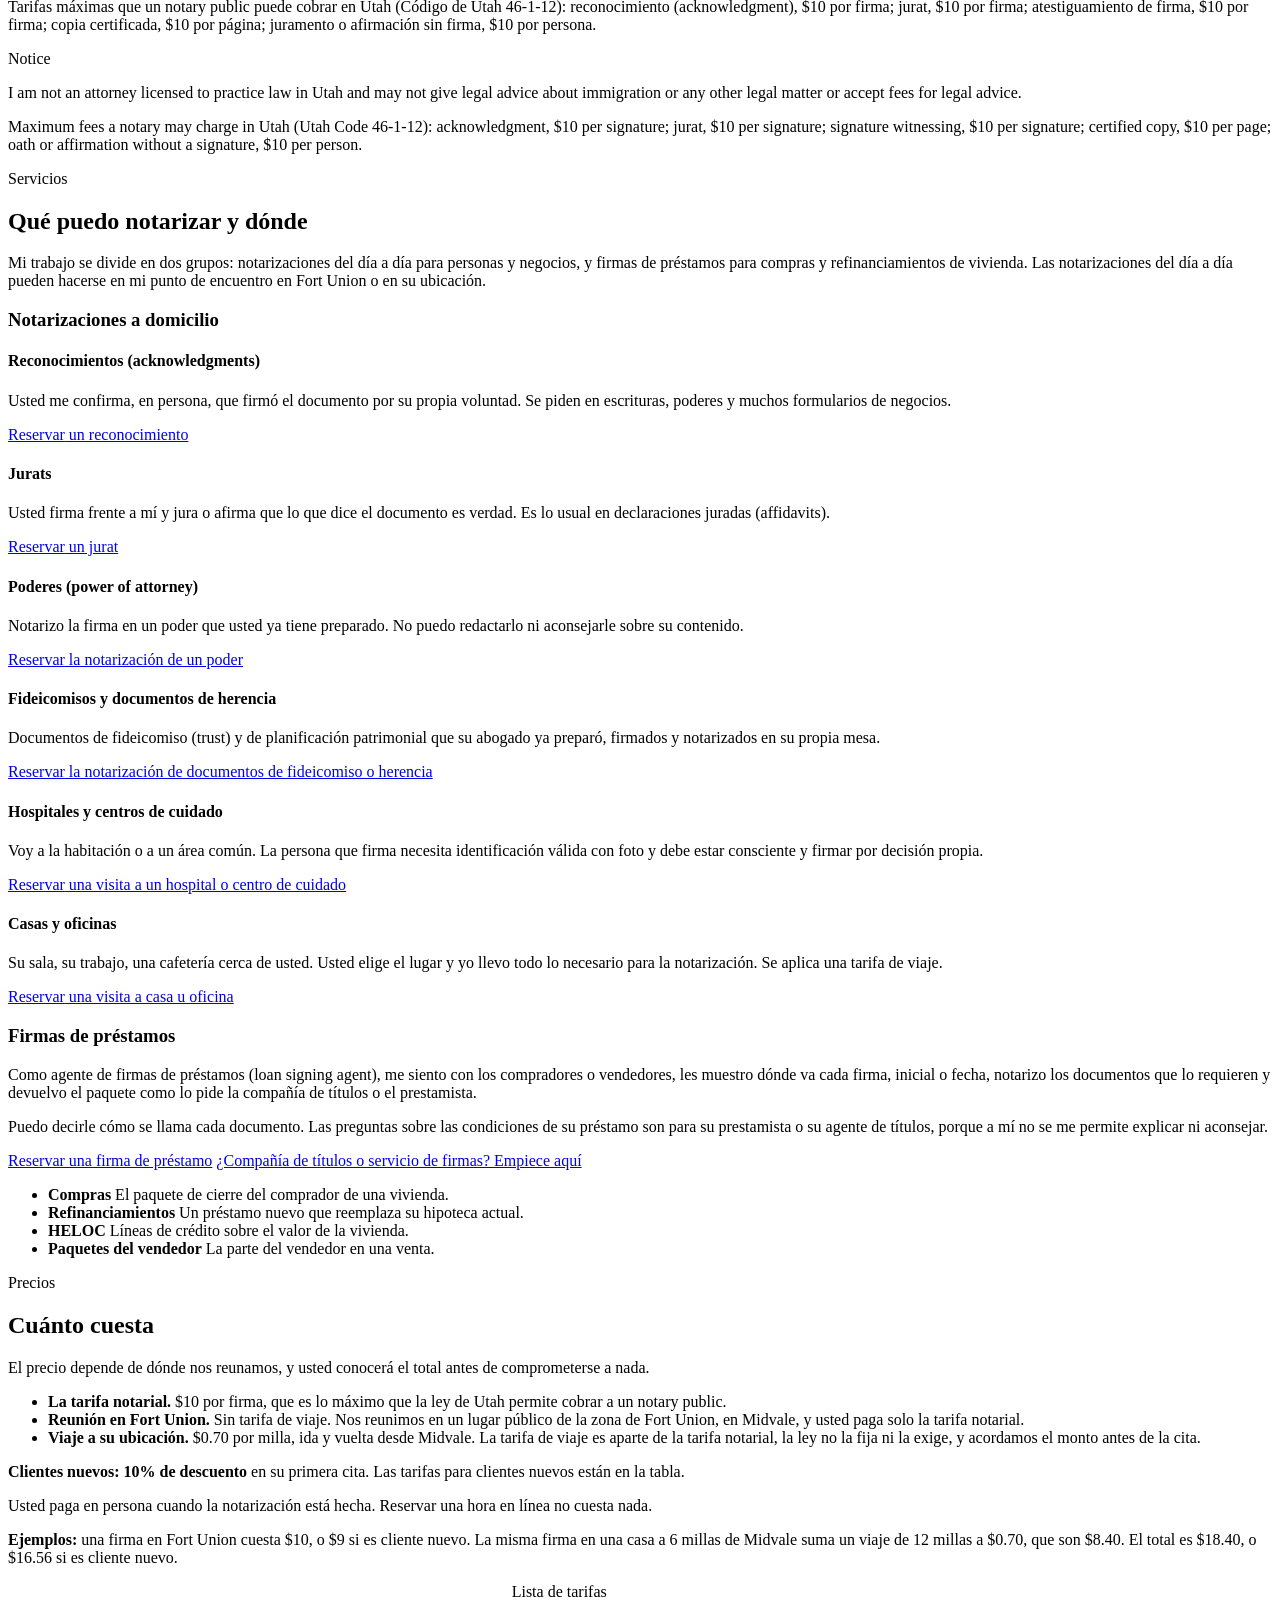
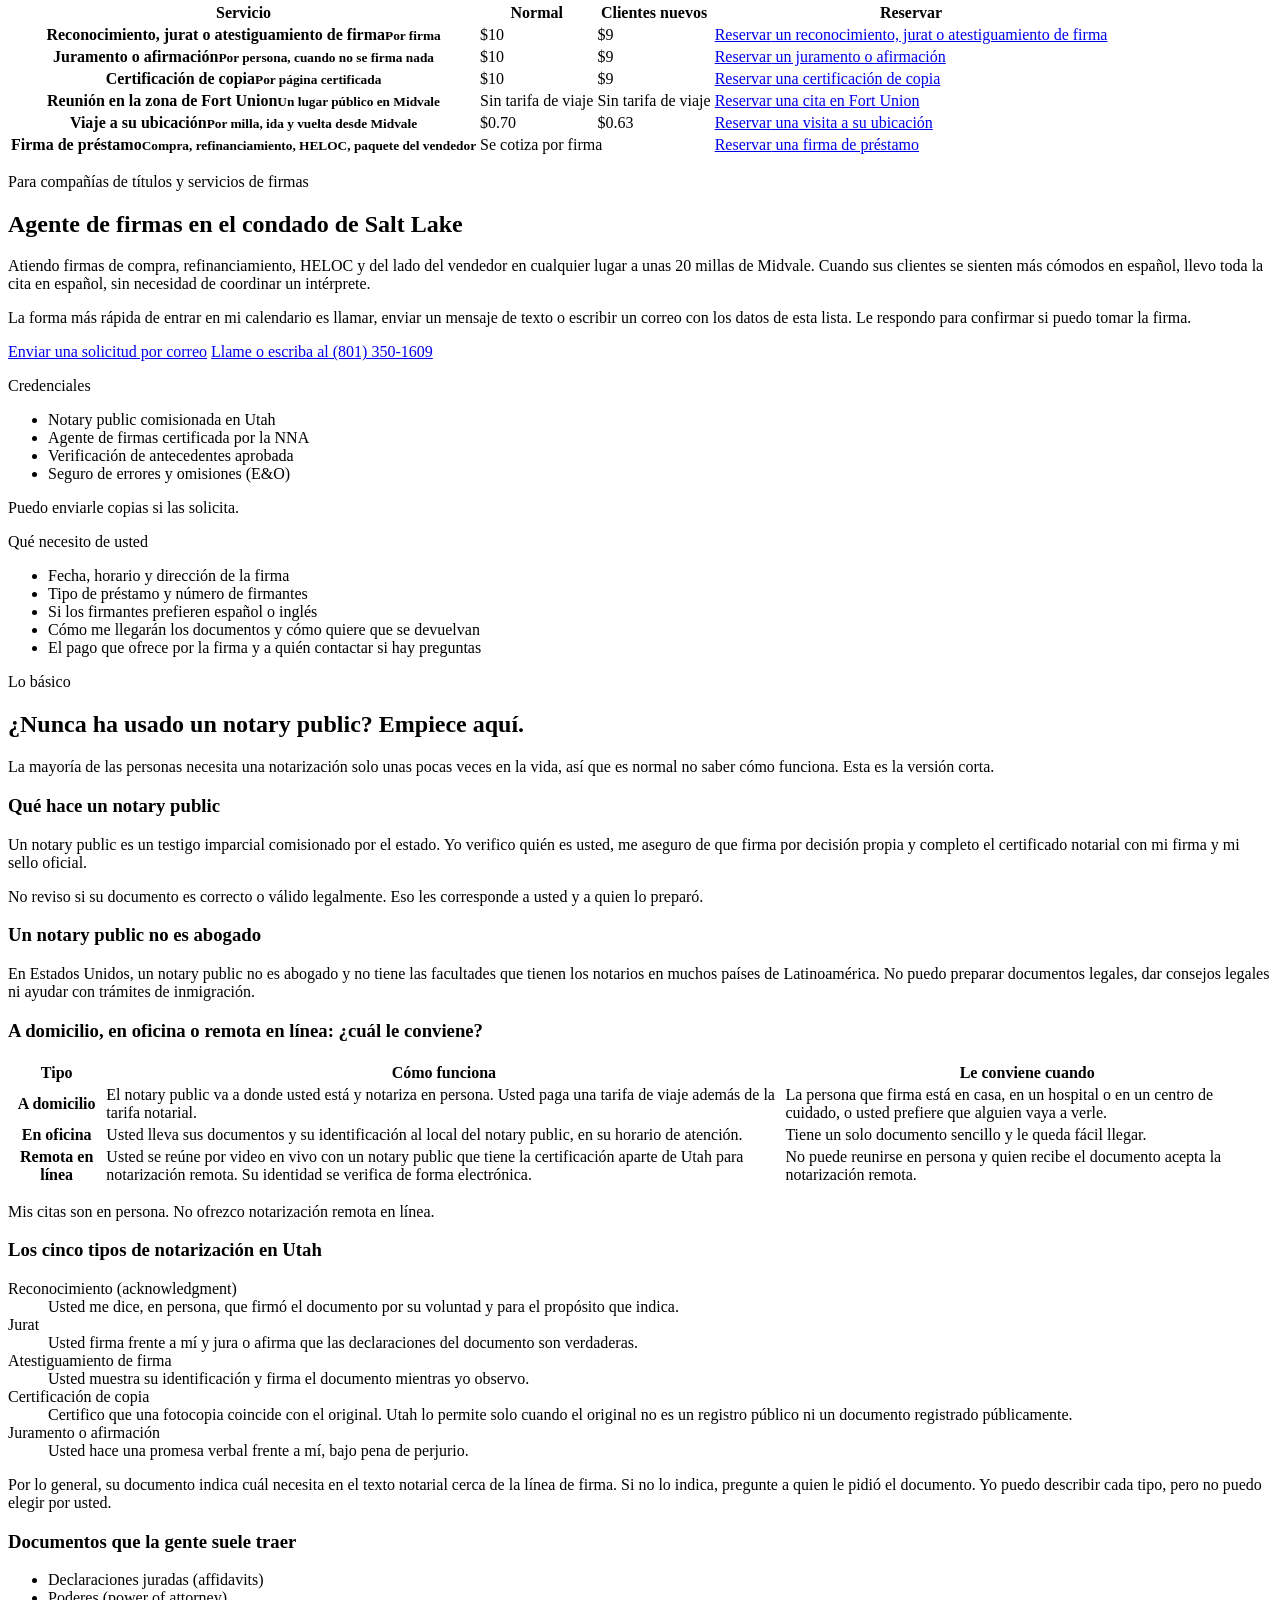
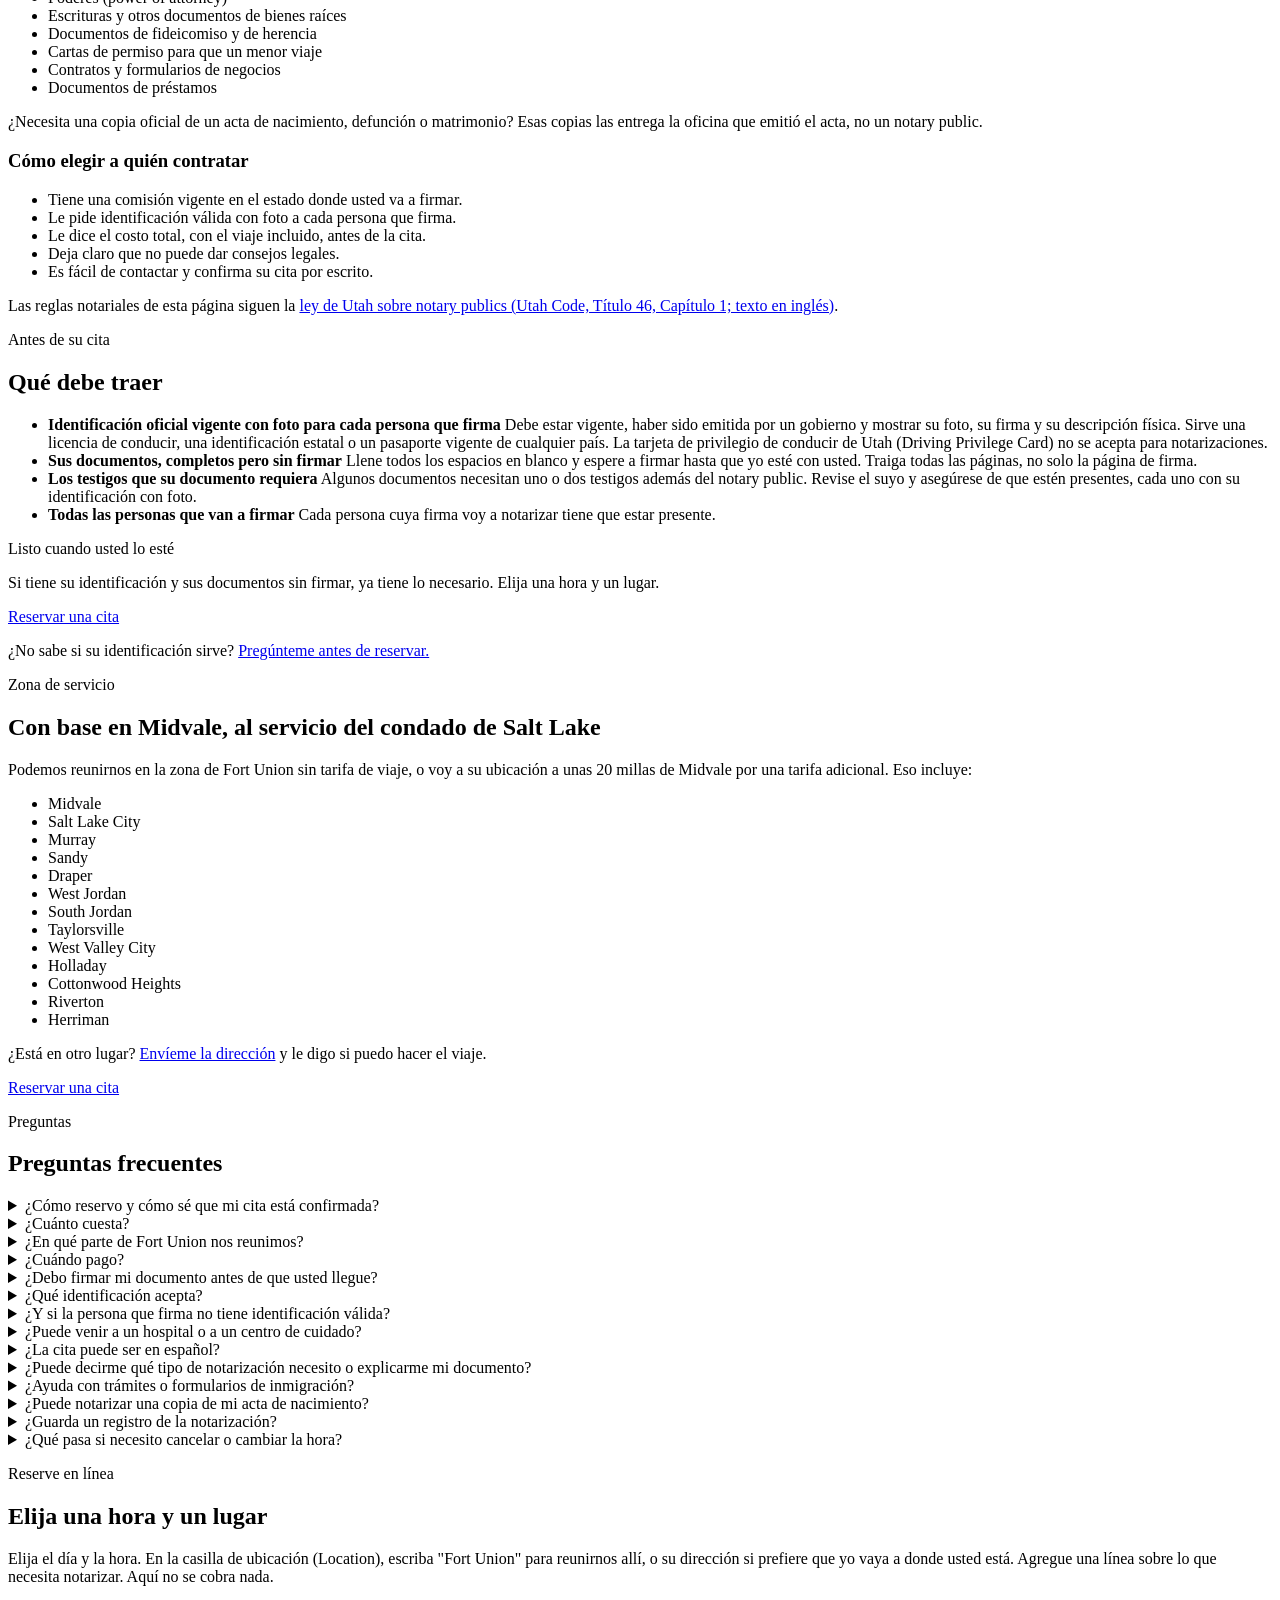
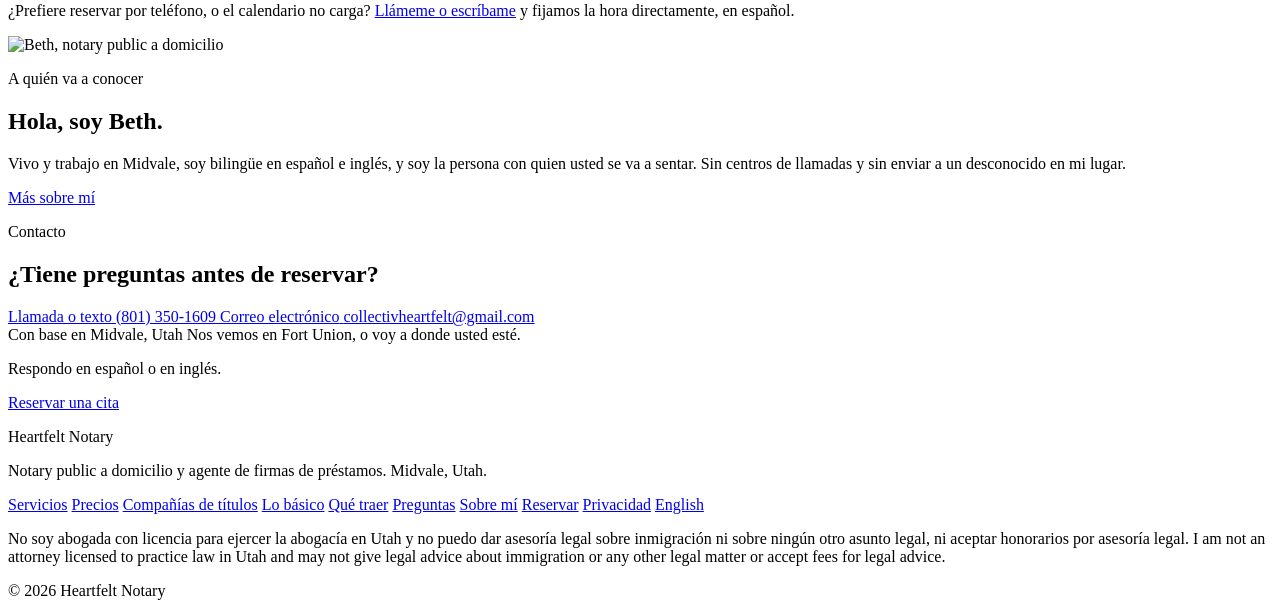
==== commit eaa3bb0c: "Add the Heartfelt Notary seal logo and a notarizing illustration to the top of the home pages Co-Aut" ====
--- a/site/es/index.html
+++ b/site/es/index.html
@@ -3,8 +3,6 @@
 <head>
   <meta charset="utf-8">
   <meta name="viewport" content="width=device-width, initial-scale=1">
-  <!-- DRAFT: remove this noindex line at launch -->
-  <meta name="robots" content="noindex, nofollow">
   <title>Notary public a domicilio en Midvale y el condado de Salt Lake, Utah | Heartfelt Notary</title>
   <meta name="description" content="Notary public a domicilio y agente de firmas de préstamos en Midvale, Utah. Voy a casas, oficinas, hospitales y centros de cuidado en el condado de Salt Lake. Atención en español. Reserve en línea.">
   <link rel="canonical" href="https://www.heartfeltnotary.com/es">
@@ -114,7 +112,7 @@
   <header class="top" id="top">
     <div class="top__in">
       <a class="brand" href="/es" aria-label="Heartfelt Notary, inicio">
-        <img class="brand__mark" src="/favicon.svg" alt="" width="36" height="36">
+        <img class="brand__mark" src="/logo.svg" alt="" width="36" height="36">
         <span class="brand__name">Heartfelt Notary</span>
       </a>
       <button class="menu-btn" type="button" aria-expanded="false" aria-controls="nav">Menú</button>
@@ -138,7 +136,10 @@
     <section class="hero">
       <div class="wrap hero__grid">
         <div class="hero__text">
-          <p class="eyebrow">Notary public a domicilio · Firmas de préstamos · Midvale, Utah</p>
+          <div class="hero__logo">
+            <img src="/logo.svg" alt="" width="84" height="84">
+            <div><span class="hero__logo-name">Heartfelt Notary</span><span class="hero__logo-tag">Notary public a domicilio y firmas de préstamos · Midvale, Utah</span></div>
+          </div>
           <h1>Nos vemos en Fort Union, o voy a donde usted esté.</h1>
           <p class="lede">Soy Beth, notary public a domicilio y agente de firmas de préstamos con base en Midvale. Podemos reunirnos en un punto céntrico de la zona de Fort Union y usted paga solo la tarifa notarial, o voy a su casa, oficina, hospital o centro de cuidado en el condado de Salt Lake por una tarifa de viaje adicional. Toda la cita puede ser en español. Elija una hora en línea para empezar.</p>
           <div class="actions">
@@ -153,6 +154,38 @@
           </ul>
         </div>
 
+        <div class="hero__side">
+          <svg class="hero__art" xmlns="http://www.w3.org/2000/svg" viewBox="0 0 420 300" role="img" aria-label="Ilustración de un documento firmado que recibe un sello notarial con forma de corazón">
+            <ellipse cx="210" cy="272" rx="170" ry="14" fill="#18212d" opacity=".08"/>
+            <g transform="rotate(-5 190 160)">
+              <rect x="70" y="40" width="230" height="220" rx="8" fill="#ffffff" stroke="#d8dde5" stroke-width="2"/>
+              <rect x="94" y="66" width="110" height="10" rx="5" fill="#1f3a5f"/>
+              <g fill="#d8dde5"><rect x="94" y="94" width="182" height="7" rx="3.500"/><rect x="94" y="112" width="182" height="7" rx="3.500"/><rect x="94" y="130" width="150" height="7" rx="3.500"/><rect x="94" y="148" width="170" height="7" rx="3.500"/></g>
+              <path d="M96 208c10-22 16-22 18-4s8 10 14-6 10-10 12 2 8 8 16-6 14-2 20 6" fill="none" stroke="#18212d" stroke-width="3" stroke-linecap="round" stroke-linejoin="round"/>
+              <rect x="94" y="222" width="96" height="2.500" rx="1.200" fill="#6b7482"/>
+              <g transform="translate(205 168) scale(.42)">
+                <path d="M186.0 100.0Q198.8 115.6 181.8 126.6Q189.1 145.4 169.6 150.5Q170.7 170.7 150.5 169.6Q145.4 189.1 126.6 181.8Q115.6 198.8 100.0 186.0Q84.4 198.8 73.4 181.8Q54.6 189.1 49.5 169.6Q29.3 170.7 30.4 150.5Q10.9 145.4 18.2 126.6Q1.2 115.6 14.0 100.0Q1.2 84.4 18.2 73.4Q10.9 54.6 30.4 49.5Q29.3 29.3 49.5 30.4Q54.6 10.9 73.4 18.2Q84.4 1.2 100.0 14.0Q115.6 1.2 126.6 18.2Q145.4 10.9 150.5 30.4Q170.7 29.3 169.6 49.5Q189.1 54.6 181.8 73.4Q198.8 84.4 186.0 100.0Z" fill="#7a1f35"/>
+                <circle cx="100" cy="100" r="68" fill="none" stroke="#fff" stroke-opacity=".7" stroke-width="4" stroke-dasharray="3 8" stroke-linecap="round"/>
+                <path d="M100 133c-3-2.800-31-21.500-31-41.500 0-10.700 8-18.500 17.500-18.500 5.700 0 10.700 3 13.500 7.700 2.800-4.700 7.800-7.700 13.500-7.700 9.500 0 17.500 7.800 17.500 18.500 0 20-28 38.700-31 41.500z" fill="#fff"/>
+              </g>
+            </g>
+            <g class="hero__stamp">
+              <g transform="rotate(14 318 96)">
+                <rect x="300" y="18" width="36" height="62" rx="16" fill="#1f3a5f"/>
+                <rect x="308" y="26" width="8" height="34" rx="4" fill="#ffffff" opacity=".25"/>
+                <rect x="290" y="76" width="56" height="16" rx="6" fill="#162a45"/>
+                <rect x="282" y="90" width="72" height="20" rx="5" fill="#7a1f35"/>
+              </g>
+            </g>
+            <g class="hero__pop" stroke="#7a1f35" stroke-width="4" stroke-linecap="round">
+              <path d="M330 170l16-8M334 196l18 2M322 222l14 12"/>
+            </g>
+            <g fill="#7a1f35">
+              <path transform="translate(44 70) scale(.16)" d="M100 133c-3-2.800-31-21.500-31-41.500 0-10.700 8-18.500 17.500-18.500 5.700 0 10.700 3 13.500 7.700 2.800-4.700 7.800-7.700 13.500-7.700 9.500 0 17.500 7.800 17.500 18.500 0 20-28 38.700-31 41.500z"/>
+              <path transform="translate(352 30) scale(.11)" d="M100 133c-3-2.800-31-21.500-31-41.500 0-10.700 8-18.500 17.500-18.500 5.700 0 10.700 3 13.500 7.700 2.800-4.700 7.800-7.700 13.500-7.700 9.500 0 17.500 7.800 17.500 18.500 0 20-28 38.700-31 41.500z" opacity=".6"/>
+            </g>
+            <g fill="#1f3a5f" opacity=".5"><circle cx="58" cy="150" r="4"/><circle cx="376" cy="250" r="5"/><circle cx="36" cy="232" r="3"/></g>
+          </svg>
         <aside class="hero__card" aria-label="Cómo reservar">
           <p class="hero__card-title">Reservar toma unos dos minutos</p>
           <ol class="steps steps--compact">
@@ -162,6 +195,7 @@
           </ol>
           <a class="btn btn--block" href="#book">Ver horarios disponibles</a>
         </aside>
+        </div>
       </div>
     </section>
 
